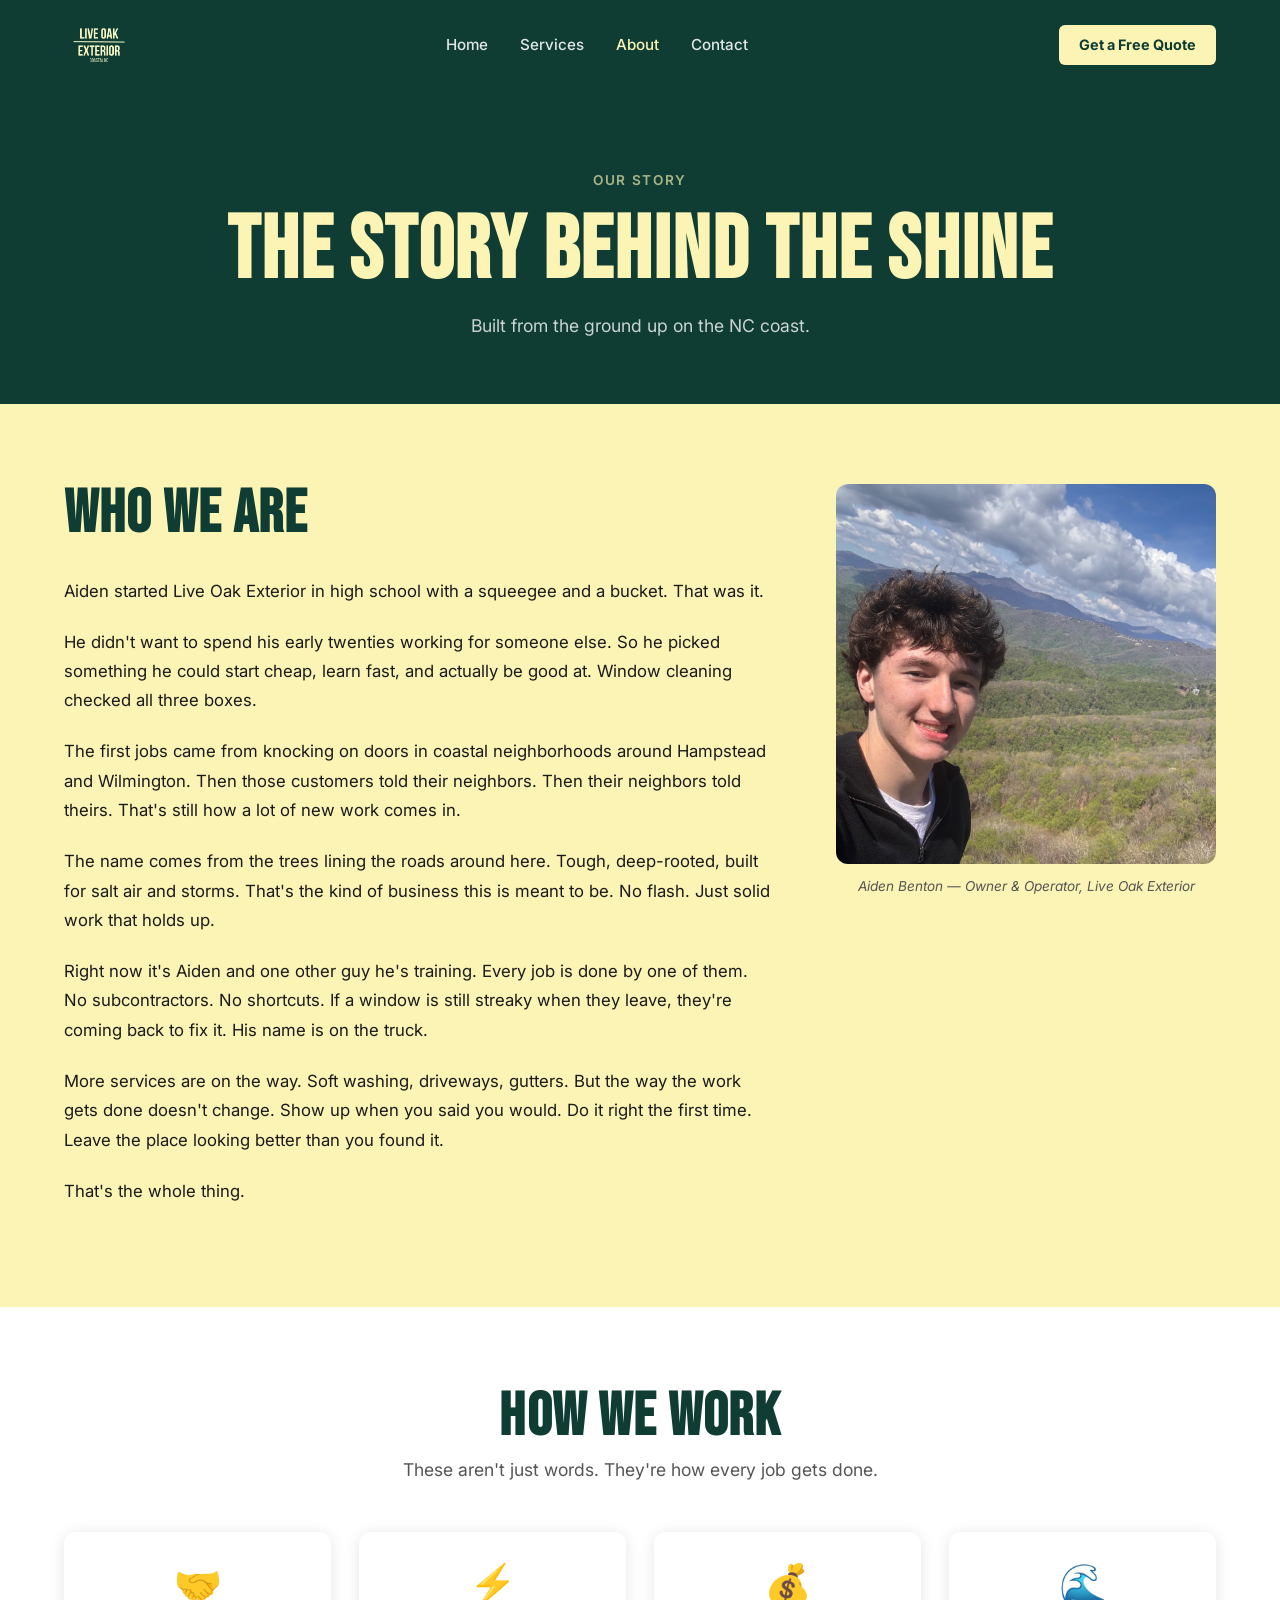
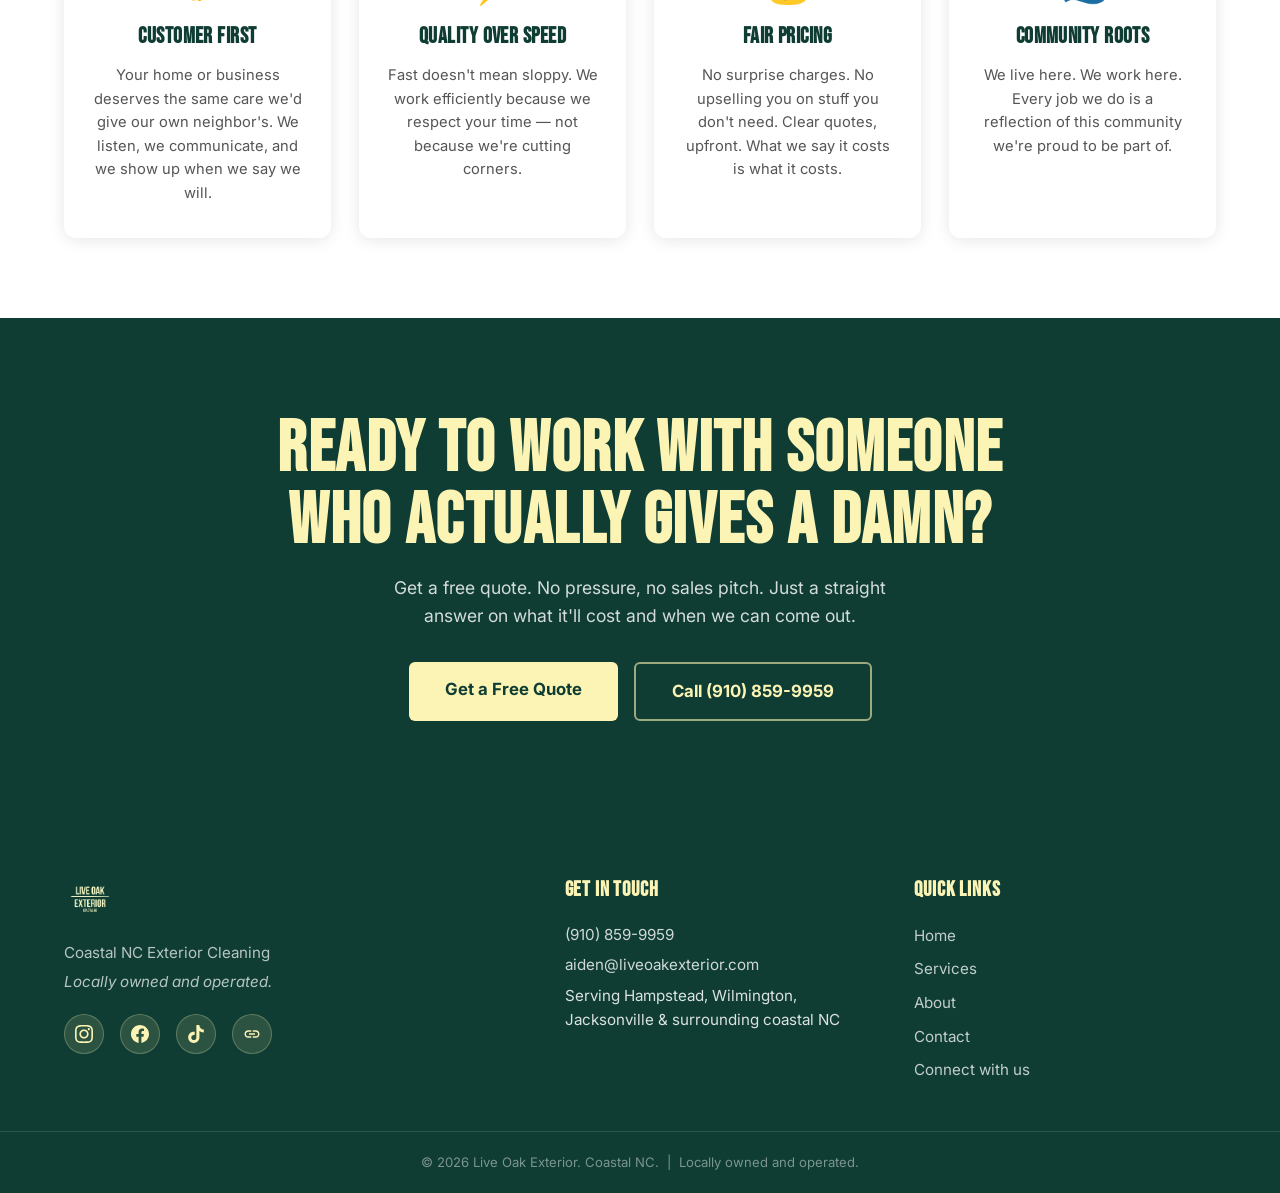
==== about.html @ 17ce900c "Initial commit" ====
<!DOCTYPE html>
<html lang="en">
<head>
  <meta charset="UTF-8">
  <meta name="viewport" content="width=device-width, initial-scale=1.0">
  <title>About | Live Oak Exterior</title>
  <meta name="description" content="Meet Aiden Benton, the young owner behind Live Oak Exterior. A coastal NC window cleaning company built on quality work, fair pricing, and genuine care for the community.">

  <!-- OpenGraph -->
  <meta property="og:title" content="About | Live Oak Exterior">
  <meta property="og:description" content="Meet Aiden Benton, the young owner behind Live Oak Exterior. Built on quality work, fair pricing, and genuine care for coastal NC.">
  <meta property="og:url" content="https://liveoakexterior.com/about.html">
  <meta property="og:image" content="https://liveoakexterior.com/public/images/liveoaklogo.png">
  <meta property="og:type" content="website">

  <link rel="icon" type="image/png" href="/public/images/liveoaklogo.png">
  <link rel="shortcut icon" href="/public/images/liveoaklogo.png">
  <link rel="apple-touch-icon" href="/public/images/liveoaklogo.png">

  <link rel="preconnect" href="https://fonts.googleapis.com">
  <link rel="preconnect" href="https://fonts.gstatic.com" crossorigin>
  <link href="https://fonts.googleapis.com/css2?family=Bebas+Neue&family=Inter:wght@400;500;600;700&display=swap" rel="stylesheet">

  <link rel="stylesheet" href="/css/styles.css?v=7">
</head>
<body>

  <header class="site-header" id="site-header">
    <div class="container header-inner">
      <a href="/index.html" class="logo-link">
        <img src="/public/images/liveoaklogo.png" alt="Live Oak Exterior" class="logo-img">
      </a>
      <button class="hamburger" id="hamburger" aria-label="Open menu" aria-expanded="false">
        <span></span><span></span><span></span>
      </button>
      <nav class="site-nav" id="site-nav">
        <a href="/index.html">Home</a>
        <a href="/services.html">Services</a>
        <a href="/about.html">About</a>
        <a href="/contact.html">Contact</a>
        <div class="social-links nav-social-links">
          <a href="https://www.instagram.com/liveoakexterior" target="_blank" rel="noopener noreferrer" aria-label="Instagram">
            <svg viewBox="0 0 24 24" xmlns="http://www.w3.org/2000/svg"><path d="M12 2.163c3.204 0 3.584.012 4.85.07 3.252.148 4.771 1.691 4.919 4.919.058 1.265.069 1.645.069 4.849 0 3.205-.012 3.584-.069 4.849-.149 3.225-1.664 4.771-4.919 4.919-1.266.058-1.644.07-4.85.07-3.204 0-3.584-.012-4.849-.07-3.26-.149-4.771-1.699-4.919-4.92-.058-1.265-.07-1.644-.07-4.849 0-3.204.013-3.583.07-4.849.149-3.227 1.664-4.771 4.919-4.919 1.266-.057 1.645-.069 4.849-.069zm0-2.163c-3.259 0-3.667.014-4.947.072-4.358.2-6.78 2.618-6.98 6.98-.059 1.281-.073 1.689-.073 4.948 0 3.259.014 3.668.072 4.948.2 4.358 2.618 6.78 6.98 6.98 1.281.058 1.689.072 4.948.072 3.259 0 3.668-.014 4.948-.072 4.354-.2 6.782-2.618 6.979-6.98.059-1.28.073-1.689.073-4.948 0-3.259-.014-3.667-.072-4.947-.196-4.354-2.617-6.78-6.979-6.98-1.281-.059-1.69-.073-4.949-.073zm0 5.838c-3.403 0-6.162 2.759-6.162 6.162s2.759 6.163 6.162 6.163 6.162-2.759 6.162-6.163c0-3.403-2.759-6.162-6.162-6.162zm0 10.162c-2.209 0-4-1.79-4-4 0-2.209 1.791-4 4-4s4 1.791 4 4c0 2.21-1.791 4-4 4zm6.406-11.845c-.796 0-1.441.645-1.441 1.44s.645 1.44 1.441 1.44c.795 0 1.439-.645 1.439-1.44s-.644-1.44-1.439-1.44z"/></svg>
          </a>
          <a href="https://www.facebook.com/liveoakexterior/" target="_blank" rel="noopener noreferrer" aria-label="Facebook">
            <svg viewBox="0 0 24 24" xmlns="http://www.w3.org/2000/svg"><path d="M24 12.073c0-6.627-5.373-12-12-12s-12 5.373-12 12c0 5.99 4.388 10.954 10.125 11.854v-8.385H7.078v-3.47h3.047V9.43c0-3.007 1.792-4.669 4.533-4.669 1.312 0 2.686.235 2.686.235v2.953H15.83c-1.491 0-1.956.925-1.956 1.874v2.25h3.328l-.532 3.47h-2.796v8.385C19.612 23.027 24 18.062 24 12.073z"/></svg>
          </a>
          <a href="https://www.tiktok.com/@liveoakexterior" target="_blank" rel="noopener noreferrer" aria-label="TikTok">
            <svg viewBox="0 0 24 24" xmlns="http://www.w3.org/2000/svg"><path d="M12.525.02c1.31-.02 2.61-.01 3.91-.02.08 1.53.63 3.09 1.75 4.17 1.12 1.11 2.7 1.62 4.24 1.79v4.03c-1.44-.05-2.89-.35-4.2-.97-.57-.26-1.1-.59-1.62-.93-.01 2.92.01 5.84-.02 8.75-.08 1.4-.54 2.79-1.35 3.94-1.31 1.92-3.58 3.17-5.91 3.21-1.43.08-2.86-.31-4.08-1.03-2.02-1.19-3.44-3.37-3.65-5.71-.02-.5-.03-1-.01-1.49.18-1.9 1.12-3.72 2.58-4.96 1.66-1.44 3.98-2.13 6.15-1.72.02 1.48-.04 2.96-.04 4.44-.99-.32-2.15-.23-3.02.37-.63.41-1.11 1.04-1.36 1.75-.21.51-.15 1.07-.14 1.61.24 1.64 1.82 3.02 3.5 2.87 1.12-.01 2.19-.66 2.77-1.61.19-.33.4-.67.41-1.06.1-1.79.06-3.57.07-5.36.01-4.03-.01-8.05.02-12.07z"/></svg>
          </a>
          <a href="https://beacons.ai/liveoakexterior" target="_blank" rel="noopener noreferrer" aria-label="Beacons">
            <svg viewBox="0 0 24 24" xmlns="http://www.w3.org/2000/svg"><path d="M3.9 12c0-1.71 1.39-3.1 3.1-3.1h4V7H7c-2.76 0-5 2.24-5 5s2.24 5 5 5h4v-1.9H7c-1.71 0-3.1-1.39-3.1-3.1zM8 13h8v-2H8v2zm9-6h-4v1.9h4c1.71 0 3.1 1.39 3.1 3.1s-1.39 3.1-3.1 3.1h-4V17h4c2.76 0 5-2.24 5-5s-2.24-5-5-5z"/></svg>
          </a>
        </div>
      </nav>
      <a href="/contact.html" class="btn-nav-cta">Get a Free Quote</a>
    </div>
  </header>

  <main>

    <!-- Page Hero -->
    <section class="page-hero">
      <div class="container">
        <span class="page-hero-eyebrow">Our Story</span>
        <h1 class="fade-in">The Story Behind the Shine</h1>
        <p class="fade-in" style="--delay:0.1s">Built from the ground up on the NC coast.</p>
      </div>
    </section>

    <!-- Our Story -->
    <section class="section-cream" style="padding:5rem 0;">
      <div class="container">
        <div class="story-layout">

          <div class="story-text">
            <h2 class="section-title fade-in" style="color:var(--evergreen);margin-bottom:2rem;">Who We Are</h2>

            <p class="fade-in">Aiden started Live Oak Exterior in high school with a squeegee and a bucket. That was it.</p>

            <p class="fade-in">He didn't want to spend his early twenties working for someone else. So he picked something he could start cheap, learn fast, and actually be good at. Window cleaning checked all three boxes.</p>

            <p class="fade-in">The first jobs came from knocking on doors in coastal neighborhoods around Hampstead and Wilmington. Then those customers told their neighbors. Then their neighbors told theirs. That's still how a lot of new work comes in.</p>

            <p class="fade-in">The name comes from the trees lining the roads around here. Tough, deep-rooted, built for salt air and storms. That's the kind of business this is meant to be. No flash. Just solid work that holds up.</p>

            <p class="fade-in">Right now it's Aiden and one other guy he's training. Every job is done by one of them. No subcontractors. No shortcuts. If a window is still streaky when they leave, they're coming back to fix it. His name is on the truck.</p>

            <p class="fade-in">More services are on the way. Soft washing, driveways, gutters. But the way the work gets done doesn't change. Show up when you said you would. Do it right the first time. Leave the place looking better than you found it.</p>

            <p class="fade-in">That's the whole thing.</p>
          </div>

          <div class="owner-photo-wrap fade-in">
            <img src="/public/images/picturenofaiden.jpg" alt="Aiden Benton, Owner of Live Oak Exterior" class="owner-photo">
            <!--
            <img src="/public/images/aiden.jpg" alt="Aiden Benton, Owner of Live Oak Exterior" loading="lazy" style="border-radius:12px;width:100%;">
            -->
            <p class="owner-caption">Aiden Benton — Owner &amp; Operator, Live Oak Exterior</p>
          </div>

        </div>
      </div>
    </section>

    <!-- Our Values -->
    <section class="section-white" style="padding:5rem 0;">
      <div class="container">
        <h2 class="section-title text-center fade-in" style="color:var(--evergreen);margin-bottom:0.5rem;">How We Work</h2>
        <p class="section-subtitle text-center fade-in" style="margin:0 auto 3rem;">These aren't just words. They're how every job gets done.</p>

        <div class="values-grid">

          <div class="value-card fade-in">
            <div class="value-icon">🤝</div>
            <h3>Customer First</h3>
            <p>Your home or business deserves the same care we'd give our own neighbor's. We listen, we communicate, and we show up when we say we will.</p>
          </div>

          <div class="value-card fade-in" style="--delay:0.1s">
            <div class="value-icon">⚡</div>
            <h3>Quality Over Speed</h3>
            <p>Fast doesn't mean sloppy. We work efficiently because we respect your time — not because we're cutting corners.</p>
          </div>

          <div class="value-card fade-in" style="--delay:0.2s">
            <div class="value-icon">💰</div>
            <h3>Fair Pricing</h3>
            <p>No surprise charges. No upselling you on stuff you don't need. Clear quotes, upfront. What we say it costs is what it costs.</p>
          </div>

          <div class="value-card fade-in" style="--delay:0.3s">
            <div class="value-icon">🌊</div>
            <h3>Community Roots</h3>
            <p>We live here. We work here. Every job we do is a reflection of this community we're proud to be part of.</p>
          </div>

        </div>
      </div>
    </section>

    <!-- Bottom CTA -->
    <section class="section-cta section-evergreen">
      <div class="container text-center">
        <h2 class="fade-in" style="font-family:'Bebas Neue',sans-serif;font-size:clamp(2.5rem,6vw,4.5rem);color:var(--cream);letter-spacing:0.02em;line-height:1;margin-bottom:1rem;">Ready to work with someone<br>who actually gives a damn?</h2>
        <p class="fade-in" style="color:rgba(255,255,255,0.82);font-size:1.1rem;margin:0 auto 2rem;max-width:520px;">Get a free quote. No pressure, no sales pitch. Just a straight answer on what it'll cost and when we can come out.</p>
        <div class="cta-btn-row fade-in">
          <a href="/contact.html" class="btn-primary btn-lg">Get a Free Quote</a>
          <a href="tel:+19108599959" class="btn-outline btn-lg">Call (910) 859-9959</a>
        </div>
      </div>
    </section>

  </main>

  <footer class="site-footer">
    <div class="container footer-inner">
      <div class="footer-brand">
        <img src="/public/images/liveoaklogo.png" alt="Live Oak Exterior" class="footer-logo" loading="lazy">
        <p>Coastal NC Exterior Cleaning</p>
        <p class="footer-tagline">Locally owned and operated.</p>
        <div class="social-links">
          <a href="https://www.instagram.com/liveoakexterior" target="_blank" rel="noopener noreferrer" aria-label="Instagram">
            <svg viewBox="0 0 24 24" xmlns="http://www.w3.org/2000/svg"><path d="M12 2.163c3.204 0 3.584.012 4.85.07 3.252.148 4.771 1.691 4.919 4.919.058 1.265.069 1.645.069 4.849 0 3.205-.012 3.584-.069 4.849-.149 3.225-1.664 4.771-4.919 4.919-1.266.058-1.644.07-4.85.07-3.204 0-3.584-.012-4.849-.07-3.26-.149-4.771-1.699-4.919-4.92-.058-1.265-.07-1.644-.07-4.849 0-3.204.013-3.583.07-4.849.149-3.227 1.664-4.771 4.919-4.919 1.266-.057 1.645-.069 4.849-.069zm0-2.163c-3.259 0-3.667.014-4.947.072-4.358.2-6.78 2.618-6.98 6.98-.059 1.281-.073 1.689-.073 4.948 0 3.259.014 3.668.072 4.948.2 4.358 2.618 6.78 6.98 6.98 1.281.058 1.689.072 4.948.072 3.259 0 3.668-.014 4.948-.072 4.354-.2 6.782-2.618 6.979-6.98.059-1.28.073-1.689.073-4.948 0-3.259-.014-3.667-.072-4.947-.196-4.354-2.617-6.78-6.979-6.98-1.281-.059-1.69-.073-4.949-.073zm0 5.838c-3.403 0-6.162 2.759-6.162 6.162s2.759 6.163 6.162 6.163 6.162-2.759 6.162-6.163c0-3.403-2.759-6.162-6.162-6.162zm0 10.162c-2.209 0-4-1.79-4-4 0-2.209 1.791-4 4-4s4 1.791 4 4c0 2.21-1.791 4-4 4zm6.406-11.845c-.796 0-1.441.645-1.441 1.44s.645 1.44 1.441 1.44c.795 0 1.439-.645 1.439-1.44s-.644-1.44-1.439-1.44z"/></svg>
          </a>
          <a href="https://www.facebook.com/liveoakexterior/" target="_blank" rel="noopener noreferrer" aria-label="Facebook">
            <svg viewBox="0 0 24 24" xmlns="http://www.w3.org/2000/svg"><path d="M24 12.073c0-6.627-5.373-12-12-12s-12 5.373-12 12c0 5.99 4.388 10.954 10.125 11.854v-8.385H7.078v-3.47h3.047V9.43c0-3.007 1.792-4.669 4.533-4.669 1.312 0 2.686.235 2.686.235v2.953H15.83c-1.491 0-1.956.925-1.956 1.874v2.25h3.328l-.532 3.47h-2.796v8.385C19.612 23.027 24 18.062 24 12.073z"/></svg>
          </a>
          <a href="https://www.tiktok.com/@liveoakexterior" target="_blank" rel="noopener noreferrer" aria-label="TikTok">
            <svg viewBox="0 0 24 24" xmlns="http://www.w3.org/2000/svg"><path d="M12.525.02c1.31-.02 2.61-.01 3.91-.02.08 1.53.63 3.09 1.75 4.17 1.12 1.11 2.7 1.62 4.24 1.79v4.03c-1.44-.05-2.89-.35-4.2-.97-.57-.26-1.1-.59-1.62-.93-.01 2.92.01 5.84-.02 8.75-.08 1.4-.54 2.79-1.35 3.94-1.31 1.92-3.58 3.17-5.91 3.21-1.43.08-2.86-.31-4.08-1.03-2.02-1.19-3.44-3.37-3.65-5.71-.02-.5-.03-1-.01-1.49.18-1.9 1.12-3.72 2.58-4.96 1.66-1.44 3.98-2.13 6.15-1.72.02 1.48-.04 2.96-.04 4.44-.99-.32-2.15-.23-3.02.37-.63.41-1.11 1.04-1.36 1.75-.21.51-.15 1.07-.14 1.61.24 1.64 1.82 3.02 3.5 2.87 1.12-.01 2.19-.66 2.77-1.61.19-.33.4-.67.41-1.06.1-1.79.06-3.57.07-5.36.01-4.03-.01-8.05.02-12.07z"/></svg>
          </a>
          <a href="https://beacons.ai/liveoakexterior" target="_blank" rel="noopener noreferrer" aria-label="Beacons">
            <svg viewBox="0 0 24 24" xmlns="http://www.w3.org/2000/svg"><path d="M3.9 12c0-1.71 1.39-3.1 3.1-3.1h4V7H7c-2.76 0-5 2.24-5 5s2.24 5 5 5h4v-1.9H7c-1.71 0-3.1-1.39-3.1-3.1zM8 13h8v-2H8v2zm9-6h-4v1.9h4c1.71 0 3.1 1.39 3.1 3.1s-1.39 3.1-3.1 3.1h-4V17h4c2.76 0 5-2.24 5-5s-2.24-5-5-5z"/></svg>
          </a>
        </div>
      </div>
      <div class="footer-contact">
        <h4>Get in Touch</h4>
        <p><a href="tel:+19108599959">(910) 859-9959</a></p>
        <p><a href="mailto:aiden@liveoakexterior.com">aiden@liveoakexterior.com</a></p>
        <p>Serving Hampstead, Wilmington, Jacksonville &amp; surrounding coastal NC</p>
      </div>
      <div class="footer-links">
        <h4>Quick Links</h4>
        <ul>
          <li><a href="/index.html">Home</a></li>
          <li><a href="/services.html">Services</a></li>
          <li><a href="/about.html">About</a></li>
          <li><a href="/contact.html">Contact</a></li>
          <li><a href="https://beacons.ai/liveoakexterior" target="_blank" rel="noopener noreferrer">Connect with us</a></li>
        </ul>
      </div>
    </div>
    <div class="footer-bottom">
      <div class="container">
        <p>© 2026 Live Oak Exterior. Coastal NC. &nbsp;|&nbsp; Locally owned and operated.</p>
      </div>
    </div>
  </footer>

  <script src="/js/main.js"></script>
</body>
</html>
---- css/styles.css ----
/* =========================================================
   Live Oak Exterior — styles.css
   ========================================================= */

/* Google Fonts */
@import url('https://fonts.googleapis.com/css2?family=Bebas+Neue&family=Inter:wght@400;500;600;700&display=swap');

/* =========================================================
   CSS Custom Properties
   ========================================================= */
:root {
  --evergreen:       #0F3D33;
  --evergreen-dark:  #0a2b24;
  --evergreen-light: #1a5c4e;
  --cream:           #FCF4B5;
  --cream-dark:      #f0e89a;
  --white:           #ffffff;
  --text-dark:       #1a1a1a;
  --text-muted:      #555555;

  --font-headline: 'Bebas Neue', sans-serif;
  --font-body:     'Inter', sans-serif;

  --radius-sm:  6px;
  --radius-md:  12px;
  --radius-lg:  20px;

  --shadow-sm: 0 1px 4px rgba(0,0,0,0.08);
  --shadow-md: 0 2px 16px rgba(0,0,0,0.10);
  --shadow-lg: 0 8px 32px rgba(0,0,0,0.14);

  --transition: 0.2s ease;
  --header-height: 90px;
}

/* =========================================================
   Reset
   ========================================================= */
*, *::before, *::after { box-sizing: border-box; margin: 0; padding: 0; }

html {
  font-size: 16px;
  scroll-behavior: smooth;
}

body {
  font-family: var(--font-body);
  line-height: 1.6;
  color: var(--text-dark);
  background: var(--white);
  padding-top: var(--header-height);
}

img { max-width: 100%; height: auto; display: block; }
a { color: inherit; text-decoration: none; }
ul { list-style: none; }
button { cursor: pointer; border: none; background: none; font-family: inherit; }

/* =========================================================
   Utility
   ========================================================= */
.container {
  max-width: 1200px;
  padding: 0 1.5rem;
  margin: 0 auto;
}

.text-center { text-align: center; }

.section-title {
  font-family: var(--font-headline);
  font-size: clamp(2.4rem, 5vw, 3.8rem);
  line-height: 1;
  letter-spacing: 0.02em;
  margin-bottom: 0.5rem;
}

.section-subtitle {
  font-size: 1.1rem;
  color: var(--text-muted);
  margin-bottom: 3rem;
  max-width: 560px;
}

.section-subtitle.light { color: rgba(252,244,181,0.8); }

/* =========================================================
   Buttons
   ========================================================= */
.btn-primary {
  display: inline-block;
  background: var(--cream);
  color: var(--evergreen);
  font-family: var(--font-body);
  font-weight: 700;
  font-size: 1rem;
  padding: 0.75rem 1.75rem;
  border-radius: var(--radius-sm);
  transition: background var(--transition), color var(--transition), transform var(--transition);
  text-align: center;
}
.btn-primary:hover {
  background: var(--cream-dark);
  transform: translateY(-1px);
}

.btn-outline {
  display: inline-block;
  background: transparent;
  color: var(--cream);
  font-family: var(--font-body);
  font-weight: 700;
  font-size: 1rem;
  padding: 0.75rem 1.75rem;
  border-radius: var(--radius-sm);
  border: 2px solid rgba(252,244,181,0.6);
  transition: border-color var(--transition), color var(--transition), transform var(--transition);
  text-align: center;
}
.btn-outline:hover {
  border-color: var(--cream);
  color: var(--cream);
  transform: translateY(-1px);
}

.btn-outline-dark {
  display: inline-block;
  background: transparent;
  color: var(--evergreen);
  font-family: var(--font-body);
  font-weight: 700;
  font-size: 1rem;
  padding: 0.75rem 1.75rem;
  border-radius: var(--radius-sm);
  border: 2px solid var(--evergreen);
  transition: background var(--transition), color var(--transition);
  text-align: center;
}
.btn-outline-dark:hover {
  background: var(--evergreen);
  color: var(--cream);
}

.btn-lg {
  font-size: 1.05rem;
  padding: 0.9rem 2.25rem;
}

/* =========================================================
   Header
   ========================================================= */
.site-header {
  position: fixed;
  top: 0;
  left: 0;
  right: 0;
  height: var(--header-height);
  background: var(--evergreen);
  z-index: 1000;
  transition: box-shadow var(--transition);
}

.site-header.scrolled {
  box-shadow: 0 2px 20px rgba(0,0,0,0.25);
}

.header-inner {
  display: flex;
  align-items: center;
  justify-content: space-between;
  height: 100%;
  gap: 1rem;
}

.logo-link { display: flex; align-items: center; flex-shrink: 0; }
.logo-img   { max-height: 70px !important; width: auto !important; }

.site-nav {
  display: flex;
  align-items: center;
  gap: 2rem;
}

.site-nav a {
  color: rgba(255,255,255,0.88);
  font-family: var(--font-body);
  font-weight: 500;
  font-size: 0.95rem;
  transition: color var(--transition);
  white-space: nowrap;
}
.site-nav a:hover,
.site-nav a.active { color: var(--cream); }

.btn-nav-cta {
  display: inline-block;
  background: var(--cream);
  color: var(--evergreen);
  font-family: var(--font-body);
  font-weight: 700;
  font-size: 0.9rem;
  padding: 0.5rem 1.25rem;
  border-radius: var(--radius-sm);
  white-space: nowrap;
  flex-shrink: 0;
  transition: background var(--transition);
}
.btn-nav-cta:hover { background: var(--cream-dark); }

/* Hamburger */
.hamburger {
  display: none;
  flex-direction: column;
  justify-content: center;
  gap: 5px;
  width: 36px;
  height: 36px;
  padding: 4px;
}
.hamburger span {
  display: block;
  width: 100%;
  height: 2px;
  background: var(--cream);
  border-radius: 2px;
  transition: transform 0.25s ease, opacity 0.25s ease;
}
.hamburger.open span:nth-child(1) { transform: translateY(7px) rotate(45deg); }
.hamburger.open span:nth-child(2) { opacity: 0; }
.hamburger.open span:nth-child(3) { transform: translateY(-7px) rotate(-45deg); }

/* =========================================================
   Footer
   ========================================================= */
.site-footer {
  background: var(--evergreen);
  color: rgba(255,255,255,0.85);
  padding: 3.5rem 0 0;
}

.footer-inner {
  display: grid;
  grid-template-columns: 1.5fr 1fr 1fr;
  gap: 3rem;
  padding-bottom: 3rem;
}

.footer-logo { max-height: 52px; width: auto; margin-bottom: 1rem; }

.footer-brand p { font-size: 0.95rem; color: rgba(255,255,255,0.7); margin-top: 0.25rem; }
.footer-tagline  { font-style: italic; margin-top: 0.25rem !important; }

.footer-contact h4,
.footer-links h4 {
  font-family: var(--font-headline);
  font-size: 1.3rem;
  letter-spacing: 0.04em;
  color: var(--cream);
  margin-bottom: 1rem;
}

.footer-contact p { margin-bottom: 0.4rem; font-size: 0.95rem; }
.footer-contact a { color: rgba(255,255,255,0.8); transition: color var(--transition); }
.footer-contact a:hover { color: var(--cream); }

.footer-links ul { display: flex; flex-direction: column; gap: 0.5rem; }
.footer-links a  { color: rgba(255,255,255,0.75); font-size: 0.95rem; transition: color var(--transition); }
.footer-links a:hover { color: var(--cream); }

.footer-bottom {
  border-top: 1px solid rgba(255,255,255,0.12);
  padding: 1.25rem 0;
}
.footer-bottom p {
  font-size: 0.82rem;
  color: rgba(255,255,255,0.45);
  text-align: center;
}

/* =========================================================
   Social Links
   ========================================================= */
.social-links {
  display: flex;
  gap: 1rem;
  margin-top: 1.25rem;
  align-items: center;
}

.social-links a {
  display: flex;
  align-items: center;
  justify-content: center;
  width: 40px;
  height: 40px;
  border-radius: 50%;
  background: rgba(252,244,181,0.12);
  border: 1px solid rgba(252,244,181,0.25);
  color: var(--cream);
  transition: background 0.2s ease, border-color 0.2s ease, transform 0.2s ease;
}

.social-links a:hover {
  background: rgba(252,244,181,0.22);
  border-color: var(--cream);
  transform: translateY(-2px);
}

.social-links svg {
  width: 18px;
  height: 18px;
  fill: var(--cream);
}

.social-links-light a {
  background: rgba(15,61,51,0.08);
  border-color: rgba(15,61,51,0.2);
  color: var(--evergreen);
}

.social-links-light a:hover {
  background: rgba(15,61,51,0.15);
  border-color: var(--evergreen);
}

.social-links-light svg {
  fill: var(--evergreen);
}

.nav-social-links {
  display: none;
}

/* =========================================================
   Sections — Base
   ========================================================= */
section { padding: 5rem 0; }

.section-cream { background: var(--cream); }
.section-white { background: var(--white); }
.section-evergreen { background: var(--evergreen); }

/* =========================================================
   Hero
   ========================================================= */
.hero {
  min-height: 100vh;
  min-height: 100dvh;
  background: var(--evergreen);
  display: flex;
  align-items: center;
  justify-content: center;
  text-align: center;
  padding: 2rem 1.5rem 2rem;
}

.hero-logo {
  max-width: 700px !important;
  width: 85% !important;
  height: auto !important;
  margin: 0 auto 1.5rem !important;
}

@media (max-width: 768px) {
  .hero-logo {
    max-width: 380px !important;
    width: 90% !important;
  }
}

.hero h1 {
  font-family: var(--font-headline);
  font-size: clamp(2.8rem, 7vw, 5.5rem);
  color: var(--cream);
  letter-spacing: 0.02em;
  line-height: 1;
  margin-bottom: 1rem;
}

.hero-sub {
  font-size: 1.2rem;
  color: rgba(255,255,255,0.82);
  max-width: 540px;
  margin: 0 auto;
  margin-bottom: 0;
}

.hero-cta-row {
  display: flex;
  gap: 1rem;
  flex-wrap: wrap;
  justify-content: center;
  margin-top: 1.5rem;
}

/* Page Hero (shorter, for inner pages) */
.page-hero {
  background: var(--evergreen);
  padding: 5rem 1.5rem 4rem;
  text-align: center;
}

.page-hero-eyebrow {
  font-family: var(--font-body);
  font-size: 0.85rem;
  font-weight: 600;
  letter-spacing: 0.12em;
  text-transform: uppercase;
  color: rgba(252,244,181,0.65);
  margin-bottom: 1rem;
  display: block;
}

.page-hero h1 {
  font-family: var(--font-headline);
  font-size: clamp(3rem, 7vw, 5.5rem);
  color: var(--cream);
  letter-spacing: 0.02em;
  line-height: 1;
  margin-bottom: 1rem;
}

.page-hero p {
  font-size: 1.1rem;
  color: rgba(255,255,255,0.78);
  max-width: 520px;
  margin: 0 auto;
}

.back-link {
  display: inline-flex;
  align-items: center;
  gap: 0.4rem;
  color: rgba(252,244,181,0.7);
  font-size: 0.9rem;
  margin-bottom: 1.5rem;
  transition: color var(--transition);
}
.back-link:hover { color: var(--cream); }

/* =========================================================
   Service Cards
   ========================================================= */
.services-grid {
  display: grid;
  grid-template-columns: repeat(auto-fit, minmax(280px, 1fr));
  gap: 1.75rem;
}

.service-card {
  background: var(--white);
  border-radius: var(--radius-md);
  box-shadow: var(--shadow-md);
  padding: 2.25rem 2rem;
  transition: transform var(--transition), box-shadow var(--transition);
}
.service-card:hover {
  transform: translateY(-4px);
  box-shadow: var(--shadow-lg);
}

.service-card .card-icon {
  font-size: 2.5rem;
  margin-bottom: 1rem;
  line-height: 1;
}

.service-card h3 {
  font-family: var(--font-headline);
  font-size: 1.8rem;
  color: var(--evergreen);
  margin-bottom: 0.75rem;
  letter-spacing: 0.02em;
}

.service-card p {
  color: var(--text-muted);
  font-size: 0.975rem;
  margin-bottom: 1.25rem;
}

.service-card .card-link {
  color: var(--evergreen);
  font-weight: 600;
  font-size: 0.9rem;
  text-decoration: underline;
  text-underline-offset: 3px;
  transition: color var(--transition);
}
.service-card .card-link:hover { color: var(--evergreen-light); }

/* =========================================================
   Values Grid
   ========================================================= */
.values-grid {
  display: grid;
  grid-template-columns: repeat(auto-fit, minmax(230px, 1fr));
  gap: 1.75rem;
}

.value-card {
  background: var(--white);
  border-radius: var(--radius-md);
  box-shadow: var(--shadow-md);
  padding: 2rem 1.75rem;
  text-align: center;
  transition: transform var(--transition), box-shadow var(--transition);
}
.value-card:hover {
  transform: translateY(-4px);
  box-shadow: var(--shadow-lg);
}

.value-card .value-icon { font-size: 2.4rem; margin-bottom: 1rem; line-height: 1; }

.value-card h3 {
  font-family: var(--font-headline);
  font-size: 1.4rem;
  color: var(--evergreen);
  letter-spacing: 0.02em;
  margin-bottom: 0.6rem;
}

.value-card p { font-size: 0.92rem; color: var(--text-muted); }

/* =========================================================
   Service Area Grid
   ========================================================= */
.area-grid {
  display: flex;
  flex-wrap: wrap;
  gap: 0.75rem;
  justify-content: center;
  margin-top: 1rem;
}

.area-tag {
  background: rgba(252,244,181,0.12);
  border: 1px solid rgba(252,244,181,0.3);
  color: var(--cream);
  border-radius: 40px;
  padding: 0.5rem 1.25rem;
  font-size: 0.95rem;
  font-weight: 500;
  transition: background var(--transition), border-color var(--transition);
}
.area-tag:hover {
  background: rgba(252,244,181,0.2);
  border-color: var(--cream);
}

/* =========================================================
   Before/After
   ========================================================= */
.ba-grid {
  display: grid;
  grid-template-columns: repeat(auto-fit, minmax(300px, 1fr));
  gap: 1.5rem;
}

.ba-placeholder {
  aspect-ratio: 4/3;
  background: #d8d8d0;
  border-radius: var(--radius-md);
  position: relative;
  overflow: hidden;
}

.ba-overlay {
  position: absolute;
  inset: 0;
  background: rgba(15,61,51,0.72);
  display: flex;
  flex-direction: column;
  align-items: center;
  justify-content: center;
  gap: 0.5rem;
  color: var(--cream);
}

.ba-overlay .ba-overlay-title {
  font-family: var(--font-headline);
  font-size: 1.6rem;
  letter-spacing: 0.04em;
}
.ba-overlay .ba-overlay-sub {
  font-size: 0.9rem;
  color: rgba(252,244,181,0.75);
}

.ba-pair {
  display: grid;
  grid-template-columns: 1fr 1fr;
  gap: 0.5rem;
  border-radius: var(--radius-md);
  overflow: hidden;
}

.ba-img {
  position: relative;
  aspect-ratio: 4/3;
  overflow: hidden;
}

.ba-img img {
  width: 100%;
  height: 100%;
  object-fit: cover;
}

.ba-label {
  position: absolute;
  bottom: 0.6rem;
  left: 0.6rem;
  background: var(--evergreen);
  color: var(--cream);
  font-size: 0.75rem;
  font-weight: 700;
  letter-spacing: 0.08em;
  text-transform: uppercase;
  padding: 0.2rem 0.6rem;
  border-radius: 4px;
}

/* =========================================================
   Testimonials
   ========================================================= */
.testimonials-grid {
  display: grid;
  grid-template-columns: repeat(auto-fit, minmax(280px, 1fr));
  gap: 1.75rem;
  margin-top: 1rem;
}

.testimonial-card {
  background: var(--evergreen);
  border-radius: var(--radius-md);
  padding: 2rem;
  color: white;
}

.stars { font-size: 1rem; color: var(--cream); margin-bottom: 1rem; letter-spacing: 0.05em; }

.testimonial-quote {
  font-style: italic;
  font-size: 0.975rem;
  color: rgba(255,255,255,0.88);
  line-height: 1.65;
  margin-bottom: 1.25rem;
}

.testimonial-attr {
  font-size: 0.85rem;
  font-weight: 600;
  color: var(--cream);
}
.testimonial-attr span { display: block; font-weight: 400; color: rgba(255,255,255,0.55); font-size: 0.8rem; margin-top: 0.15rem; }

/* =========================================================
   Final CTA section
   ========================================================= */
.section-cta { padding: 6rem 0; }

.cta-btn-row {
  display: flex;
  gap: 1rem;
  flex-wrap: wrap;
  justify-content: center;
}

/* =========================================================
   Contact Page
   ========================================================= */
.contact-layout {
  display: grid;
  grid-template-columns: 1fr 1.5fr;
  gap: 4rem;
  align-items: start;
}

.contact-info h2 {
  font-family: var(--font-headline);
  font-size: 2rem;
  color: var(--evergreen);
  margin-bottom: 1.5rem;
  letter-spacing: 0.02em;
}

.contact-detail {
  display: flex;
  align-items: flex-start;
  gap: 0.75rem;
  margin-bottom: 1.25rem;
}

.contact-detail .ci-icon { font-size: 1.4rem; flex-shrink: 0; margin-top: 0.1rem; }
.contact-detail .ci-text p { margin: 0; font-size: 0.95rem; color: var(--text-muted); }
.contact-detail .ci-text a {
  color: var(--evergreen);
  font-weight: 700;
  font-size: 1.05rem;
  text-decoration: underline;
  text-underline-offset: 3px;
  transition: color var(--transition);
}
.contact-detail .ci-text a:hover { color: var(--evergreen-light); }

.contact-response-note {
  margin-top: 1.5rem;
  padding: 1rem 1.25rem;
  background: rgba(15,61,51,0.07);
  border-left: 3px solid var(--evergreen);
  border-radius: 0 var(--radius-sm) var(--radius-sm) 0;
  font-size: 0.92rem;
  color: var(--text-muted);
}

.contact-area-list {
  margin-top: 2rem;
}
.contact-area-list h4 {
  font-family: var(--font-headline);
  font-size: 1.2rem;
  color: var(--evergreen);
  letter-spacing: 0.04em;
  margin-bottom: 0.75rem;
}
.contact-area-list ul {
  display: flex;
  flex-wrap: wrap;
  gap: 0.4rem;
}
.contact-area-list li {
  background: var(--cream);
  border-radius: 20px;
  padding: 0.25rem 0.85rem;
  font-size: 0.85rem;
  color: var(--evergreen);
  font-weight: 500;
}

/* Form */
.contact-form-wrap { background: var(--white); border-radius: var(--radius-md); box-shadow: var(--shadow-md); padding: 2.5rem; }

.form-group { margin-bottom: 1.25rem; }

.form-group label {
  display: block;
  font-weight: 600;
  font-size: 0.9rem;
  color: var(--text-dark);
  margin-bottom: 0.4rem;
}

.form-group input,
.form-group select,
.form-group textarea {
  width: 100%;
  border: 2px solid #ddd;
  border-radius: var(--radius-sm);
  padding: 0.875rem 1rem;
  font-family: var(--font-body);
  font-size: 1rem;
  color: var(--text-dark);
  background: var(--white);
  transition: border-color var(--transition);
  appearance: none;
}

.form-group input:focus,
.form-group select:focus,
.form-group textarea:focus {
  outline: none;
  border-color: var(--evergreen);
}

.form-group textarea { resize: vertical; min-height: 120px; }

.form-submit { margin-top: 0.5rem; }
.form-submit .btn-primary { width: 100%; font-size: 1.05rem; padding: 1rem; }

.form-success {
  display: none;
  background: #e8f5e9;
  border: 1px solid #4caf50;
  border-radius: var(--radius-sm);
  padding: 1.25rem;
  text-align: center;
  color: #2e7d32;
  font-weight: 600;
}
.form-success.visible { display: block; }

/* =========================================================
   Blog
   ========================================================= */
.blog-grid { display: flex; flex-direction: column; gap: 2rem; margin-top: 1rem; }

.blog-card {
  background: var(--white);
  border-radius: var(--radius-md);
  box-shadow: var(--shadow-md);
  overflow: hidden;
  display: grid;
  grid-template-columns: 280px 1fr;
  transition: transform var(--transition), box-shadow var(--transition);
}
.blog-card:hover {
  transform: translateY(-3px);
  box-shadow: var(--shadow-lg);
}

.blog-card-img {
  background: var(--evergreen);
  display: flex;
  align-items: center;
  justify-content: center;
  min-height: 200px;
  overflow: hidden;
}

.blog-card-img img { width: 100%; height: 100%; object-fit: cover; }

.blog-card-img-placeholder {
  color: rgba(252,244,181,0.4);
  font-size: 3rem;
  user-select: none;
}

.blog-card-body { padding: 2rem; }

.blog-category {
  display: inline-block;
  font-size: 0.75rem;
  font-weight: 700;
  letter-spacing: 0.1em;
  text-transform: uppercase;
  color: var(--evergreen);
  background: rgba(15,61,51,0.08);
  border-radius: 20px;
  padding: 0.2rem 0.7rem;
  margin-bottom: 0.75rem;
}

.blog-card-body h2 {
  font-family: var(--font-headline);
  font-size: 1.7rem;
  color: var(--text-dark);
  letter-spacing: 0.02em;
  margin-bottom: 0.6rem;
  line-height: 1.1;
}

.blog-card-body .blog-excerpt {
  font-size: 0.95rem;
  color: var(--text-muted);
  margin-bottom: 1.25rem;
  line-height: 1.6;
}

.blog-meta {
  display: flex;
  align-items: center;
  gap: 1rem;
  flex-wrap: wrap;
}

.blog-date { font-size: 0.82rem; color: var(--text-muted); }

.blog-read-more {
  font-size: 0.9rem;
  font-weight: 700;
  color: var(--evergreen);
  text-decoration: underline;
  text-underline-offset: 3px;
  transition: color var(--transition);
}
.blog-read-more:hover { color: var(--evergreen-light); }

/* Blog Post */
.post-hero { padding: 4rem 1.5rem 3rem; }

.post-hero .back-link { margin-bottom: 1.25rem; }

.post-category-badge {
  display: inline-block;
  font-size: 0.8rem;
  font-weight: 700;
  letter-spacing: 0.1em;
  text-transform: uppercase;
  color: rgba(252,244,181,0.7);
  border: 1px solid rgba(252,244,181,0.3);
  border-radius: 20px;
  padding: 0.25rem 0.85rem;
  margin-bottom: 1rem;
}

.post-hero h1 {
  font-family: var(--font-headline);
  font-size: clamp(2.5rem, 6vw, 4.5rem);
  color: var(--cream);
  letter-spacing: 0.02em;
  line-height: 1.05;
  margin-bottom: 1rem;
  max-width: 820px;
}

.post-hero .post-date {
  color: rgba(255,255,255,0.5);
  font-size: 0.9rem;
}

.post-content {
  max-width: 760px;
  margin: 0 auto;
  padding: 4rem 1.5rem 5rem;
}

.post-body h2 {
  font-family: var(--font-headline);
  font-size: 2rem;
  color: var(--evergreen);
  letter-spacing: 0.02em;
  margin: 2.5rem 0 0.75rem;
}

.post-body h3 {
  font-family: var(--font-headline);
  font-size: 1.5rem;
  color: var(--evergreen);
  letter-spacing: 0.02em;
  margin: 2rem 0 0.6rem;
}

.post-body p { font-size: 1.05rem; line-height: 1.75; color: var(--text-dark); margin-bottom: 1.25rem; }

.post-body ul, .post-body ol { padding-left: 1.5rem; margin-bottom: 1.25rem; }
.post-body ul { list-style: disc; }
.post-body ol { list-style: decimal; }
.post-body li { font-size: 1.05rem; line-height: 1.75; color: var(--text-dark); margin-bottom: 0.4rem; }

.post-body blockquote {
  border-left: 4px solid var(--evergreen);
  padding: 1rem 1.5rem;
  background: var(--cream);
  border-radius: 0 var(--radius-sm) var(--radius-sm) 0;
  margin: 1.5rem 0;
  font-style: italic;
  font-size: 1.05rem;
  color: var(--text-dark);
}

.post-cta {
  margin-top: 3rem;
  padding: 2.5rem;
  background: var(--evergreen);
  border-radius: var(--radius-md);
  text-align: center;
}
.post-cta p {
  color: rgba(255,255,255,0.82);
  margin-bottom: 1.25rem;
}
.post-cta h3 {
  font-family: var(--font-headline);
  font-size: 1.8rem;
  color: var(--cream);
  letter-spacing: 0.02em;
  margin-bottom: 0.5rem;
}

/* =========================================================
   About Page
   ========================================================= */
.story-layout {
  display: grid;
  grid-template-columns: 1fr 380px;
  gap: 4rem;
  align-items: start;
}

.story-text p {
  font-size: 1.05rem;
  color: var(--text-dark);
  margin-bottom: 1.35rem;
  line-height: 1.75;
}

.owner-photo-wrap { position: sticky; top: 100px; }

.owner-photo-placeholder {
  aspect-ratio: 1;
  background: #ccc;
  border-radius: var(--radius-md);
  display: flex;
  align-items: center;
  justify-content: center;
  color: #666;
  font-size: 1rem;
  font-weight: 600;
}

.owner-photo {
  width: 100%;
  aspect-ratio: 1;
  object-fit: cover;
  object-position: top left;
  border-radius: var(--radius-md);
  display: block;
}

.owner-caption {
  font-size: 0.85rem;
  color: var(--text-muted);
  text-align: center;
  margin-top: 0.75rem;
  font-style: italic;
}

/* =========================================================
   Services Page — Detail Sections
   ========================================================= */
.service-detail { }

.service-detail-inner {
  display: grid;
  grid-template-columns: 1fr 1fr;
  gap: 4rem;
  align-items: start;
}

.service-detail-text h2 {
  font-family: var(--font-headline);
  font-size: clamp(2.4rem, 5vw, 3.5rem);
  color: var(--evergreen);
  letter-spacing: 0.02em;
  line-height: 1;
  margin-bottom: 1rem;
}

.service-detail-text .service-tagline {
  font-size: 1.1rem;
  color: var(--text-muted);
  margin-bottom: 1.5rem;
  font-style: italic;
}

.service-detail-text p {
  font-size: 1rem;
  color: var(--text-muted);
  line-height: 1.7;
  margin-bottom: 1rem;
}

.service-meta { }

.service-meta-block {
  background: var(--white);
  border-radius: var(--radius-md);
  box-shadow: var(--shadow-md);
  padding: 1.75rem;
  margin-bottom: 1.25rem;
}
.section-cream .service-meta-block { background: var(--white); }
.section-white .service-meta-block { background: var(--cream); box-shadow: none; border: 1px solid rgba(15,61,51,0.08); }

.service-meta-block h4 {
  font-family: var(--font-headline);
  font-size: 1.15rem;
  color: var(--evergreen);
  letter-spacing: 0.05em;
  margin-bottom: 0.75rem;
}

.service-meta-block ul { padding-left: 0; }
.service-meta-block li {
  font-size: 0.93rem;
  color: var(--text-muted);
  padding: 0.3rem 0;
  padding-left: 1.25rem;
  position: relative;
}
.service-meta-block li::before {
  content: '✓';
  position: absolute;
  left: 0;
  color: var(--evergreen);
  font-weight: 700;
}

/* Coming Soon cards */
.coming-grid {
  display: grid;
  grid-template-columns: repeat(auto-fit, minmax(260px, 1fr));
  gap: 1.5rem;
}

.service-teaser {
  background: rgba(255,255,255,0.08);
  border: 1px solid rgba(252,244,181,0.2);
  border-radius: var(--radius-md);
  padding: 2rem;
  text-align: center;
  transition: background var(--transition);
}

.service-teaser:hover { background: rgba(255,255,255,0.12); }

.service-teaser .teaser-icon { font-size: 2.5rem; margin-bottom: 1rem; line-height: 1; }

.service-teaser h3 {
  font-family: var(--font-headline);
  font-size: 1.6rem;
  color: var(--cream);
  letter-spacing: 0.02em;
  margin-bottom: 0.5rem;
}

.service-teaser p {
  font-size: 0.9rem;
  color: rgba(255,255,255,0.65);
  margin-bottom: 1.25rem;
}

.badge-coming-soon {
  display: inline-block;
  background: rgba(252,244,181,0.15);
  border: 1px solid rgba(252,244,181,0.4);
  color: var(--cream);
  font-size: 0.75rem;
  font-weight: 700;
  letter-spacing: 0.1em;
  text-transform: uppercase;
  padding: 0.3rem 0.9rem;
  border-radius: 20px;
}

.service-teaser[data-status="active"] {
  background: rgba(252,244,181,0.12);
  border-color: rgba(252,244,181,0.45);
}

.service-teaser[data-status="active"] .badge-coming-soon { display: none; }

/* =========================================================
   Fade-in Animations
   ========================================================= */
@keyframes fadeInUp {
  from { opacity: 0; transform: translateY(24px); }
  to   { opacity: 1; transform: translateY(0); }
}

.fade-in {
  opacity: 0;
  transform: translateY(24px);
}

.fade-in.visible {
  animation: fadeInUp 0.55s ease forwards;
  animation-delay: var(--delay, 0s);
}

/* =========================================================
   Mobile — 768px
   ========================================================= */
@media (max-width: 768px) {
  body { padding-top: var(--header-height); }

  /* Header */
  .logo-img    { max-height: 50px !important; }
  .btn-nav-cta { display: none; }
  .hamburger   { display: flex; }

  .site-nav {
    display: none;
    position: absolute;
    top: var(--header-height);
    left: 0;
    right: 0;
    background: var(--evergreen-dark);
    flex-direction: column;
    gap: 0;
    padding: 0.5rem 0 1rem;
    box-shadow: 0 8px 24px rgba(0,0,0,0.3);
  }

  .site-nav.open { display: flex; }

  .site-nav a {
    padding: 0.85rem 1.5rem;
    font-size: 1rem;
    width: 100%;
    border-bottom: 1px solid rgba(255,255,255,0.06);
  }

  /* Footer */
  .footer-inner { grid-template-columns: 1fr; gap: 2rem; }

  .nav-social-links {
    display: flex;
    padding: 0.75rem 1.5rem 0.25rem;
    border-top: 1px solid rgba(255,255,255,0.08);
    margin-top: 0.25rem;
  }

  /* Hero */
  .hero-cta-row { flex-direction: column; align-items: center; }
  .hero-cta-row a { width: 100%; max-width: 320px; }

  /* About */
  .story-layout { grid-template-columns: 1fr; }
  .owner-photo-wrap { position: static; }

  /* Services */
  .service-detail-inner { grid-template-columns: 1fr; gap: 2rem; }

  /* Contact */
  .contact-layout { grid-template-columns: 1fr; gap: 2.5rem; }

  /* Blog */
  .blog-card { grid-template-columns: 1fr; }
  .blog-card-img { min-height: 160px; }

  /* Sections */
  section { padding: 3.5rem 0; }
  .section-cta { padding: 4rem 0; }
}

/* =========================================================
   Mobile — 480px
   ========================================================= */
@media (max-width: 480px) {
  .section-title { font-size: 2.2rem; }
  .hero h1       { font-size: 3rem; }
  .page-hero h1  { font-size: 2.6rem; }
  .post-hero h1  { font-size: 2.2rem; }

  .values-grid, .services-grid { grid-template-columns: 1fr; }

  .contact-form-wrap { padding: 1.5rem; }

  .ba-grid { grid-template-columns: 1fr; }
}
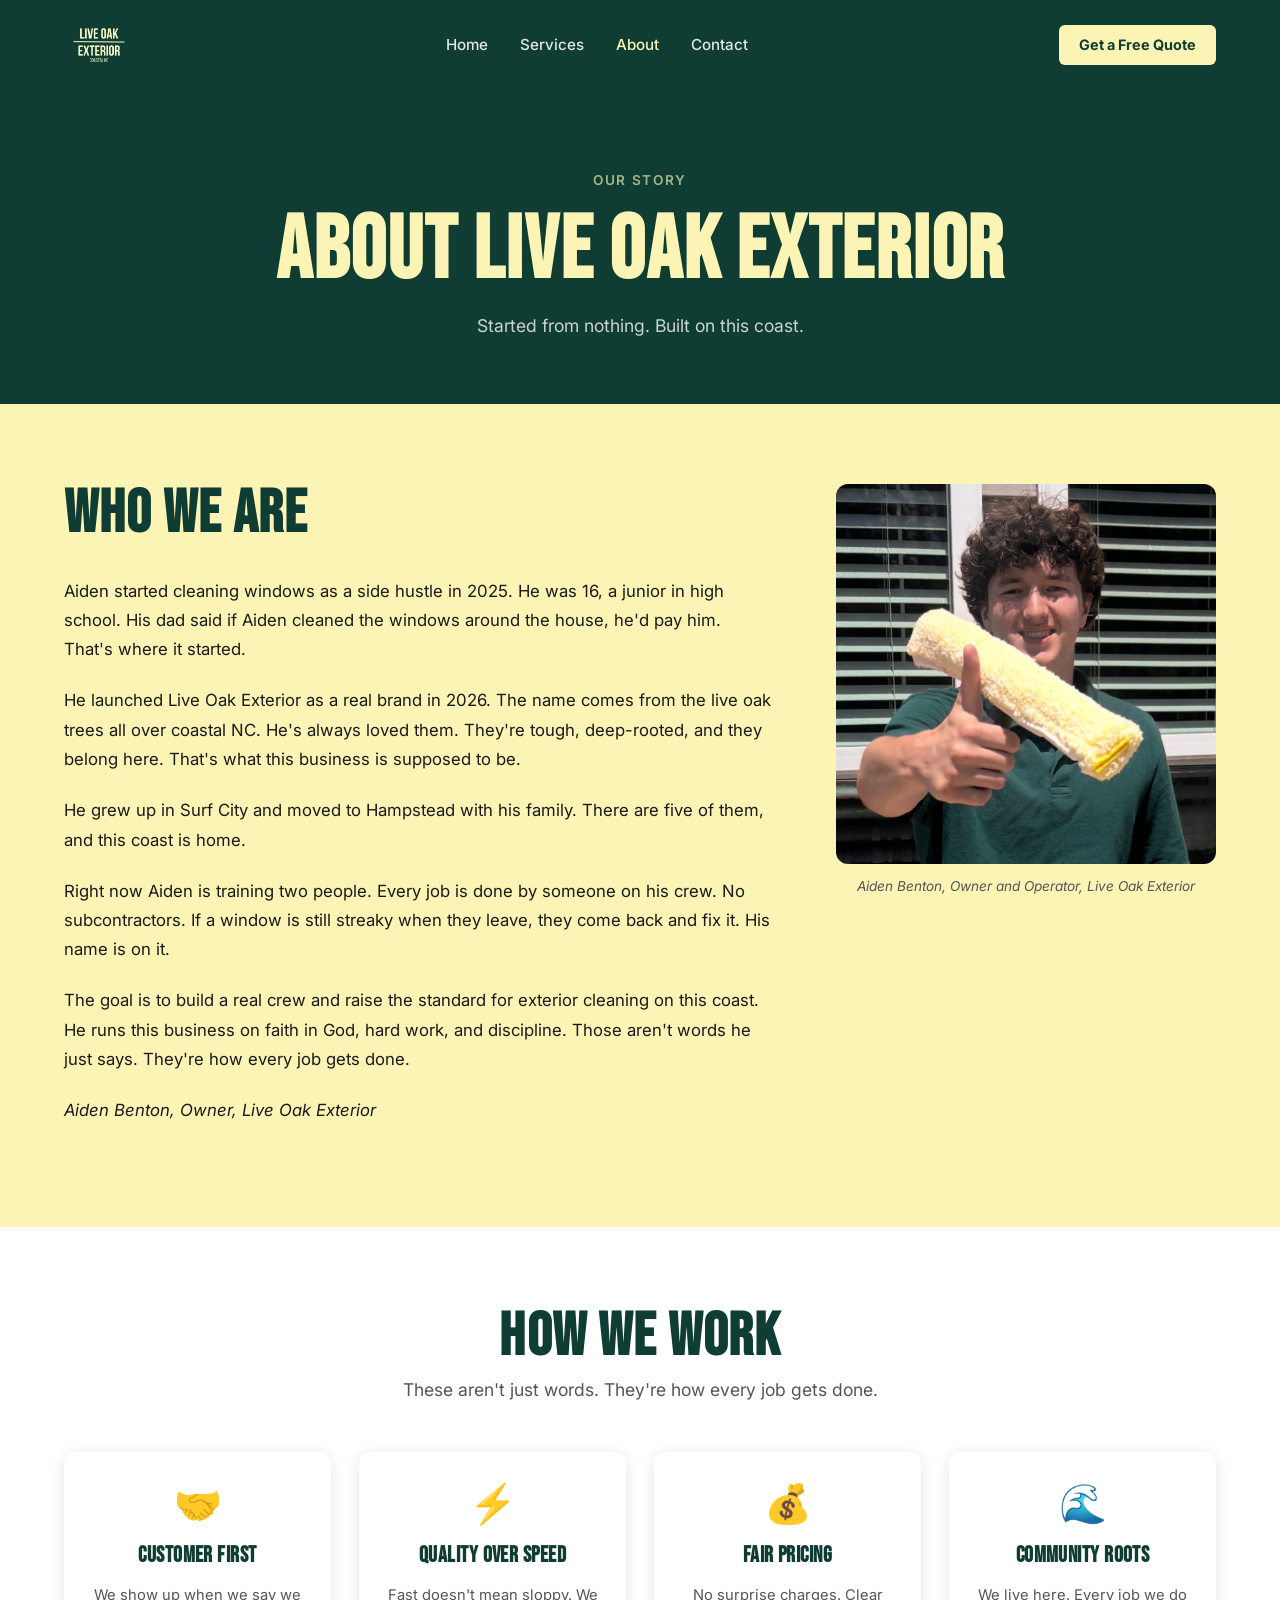
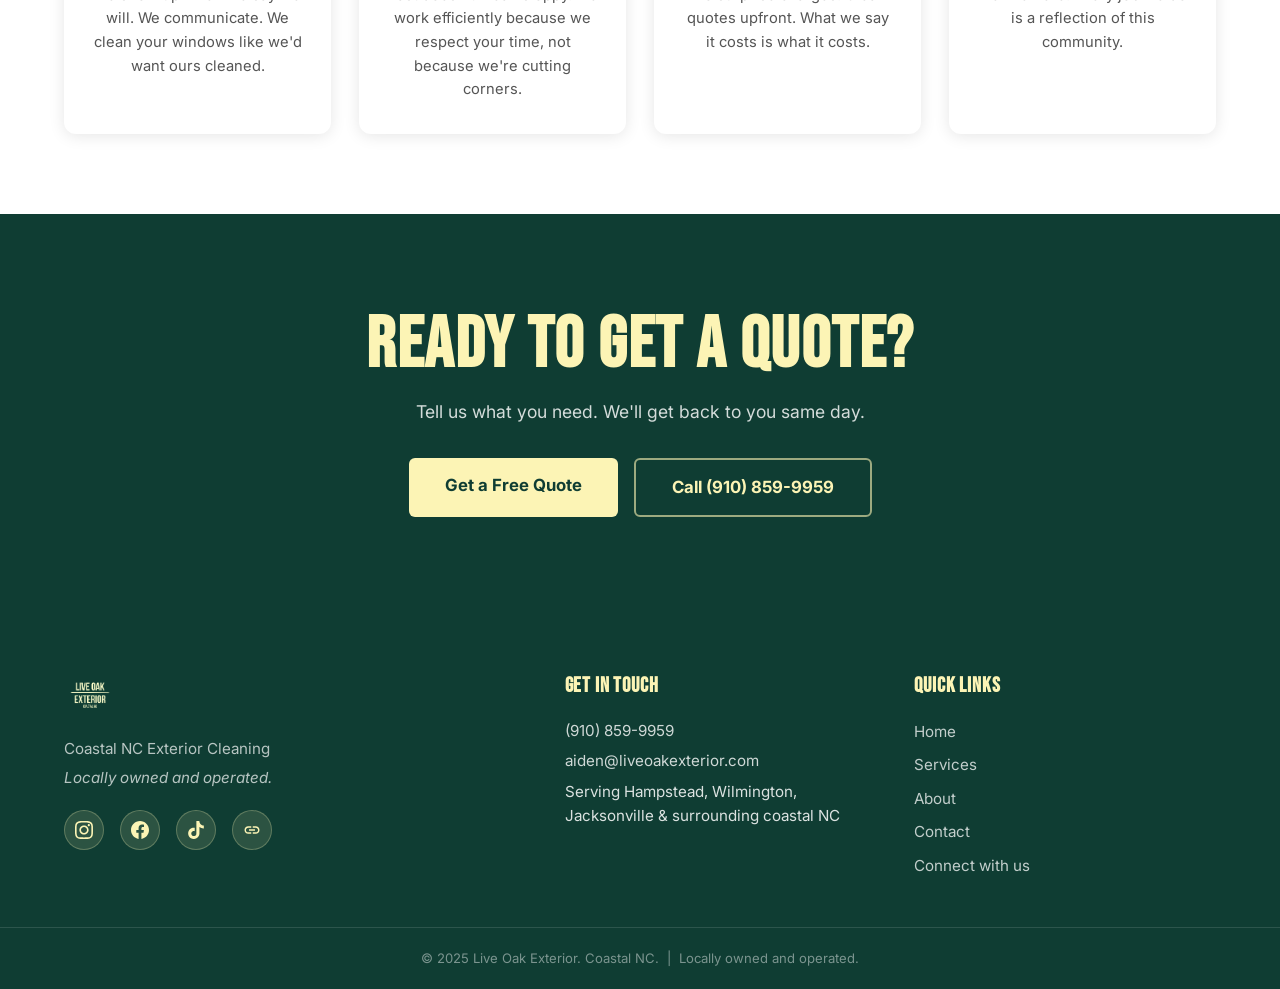
==== commit c2d4dff5: "Update site copy, fix image ref, remove em dashes, expand services - about.html: full story rewrite " ====
--- a/about.html
+++ b/about.html
@@ -21,7 +21,7 @@
   <link rel="preconnect" href="https://fonts.gstatic.com" crossorigin>
   <link href="https://fonts.googleapis.com/css2?family=Bebas+Neue&family=Inter:wght@400;500;600;700&display=swap" rel="stylesheet">
 
-  <link rel="stylesheet" href="/css/styles.css?v=7">
+  <link rel="stylesheet" href="/css/styles.css?v=9">
 </head>
 <body>
 
@@ -63,8 +63,8 @@
     <section class="page-hero">
       <div class="container">
         <span class="page-hero-eyebrow">Our Story</span>
-        <h1 class="fade-in">The Story Behind the Shine</h1>
-        <p class="fade-in" style="--delay:0.1s">Built from the ground up on the NC coast.</p>
+        <h1 class="fade-in">About Live Oak Exterior</h1>
+        <p class="fade-in" style="--delay:0.1s">Started from nothing. Built on this coast.</p>
       </div>
     </section>
 
@@ -76,27 +76,22 @@
           <div class="story-text">
             <h2 class="section-title fade-in" style="color:var(--evergreen);margin-bottom:2rem;">Who We Are</h2>
 
-            <p class="fade-in">Aiden started Live Oak Exterior in high school with a squeegee and a bucket. That was it.</p>
+            <p class="fade-in">Aiden started cleaning windows as a side hustle in 2025. He was 16, a junior in high school. His dad said if Aiden cleaned the windows around the house, he'd pay him. That's where it started.</p>
 
-            <p class="fade-in">He didn't want to spend his early twenties working for someone else. So he picked something he could start cheap, learn fast, and actually be good at. Window cleaning checked all three boxes.</p>
+            <p class="fade-in">He launched Live Oak Exterior as a real brand in 2026. The name comes from the live oak trees all over coastal NC. He's always loved them. They're tough, deep-rooted, and they belong here. That's what this business is supposed to be.</p>
 
-            <p class="fade-in">The first jobs came from knocking on doors in coastal neighborhoods around Hampstead and Wilmington. Then those customers told their neighbors. Then their neighbors told theirs. That's still how a lot of new work comes in.</p>
+            <p class="fade-in">He grew up in Surf City and moved to Hampstead with his family. There are five of them, and this coast is home.</p>
 
-            <p class="fade-in">The name comes from the trees lining the roads around here. Tough, deep-rooted, built for salt air and storms. That's the kind of business this is meant to be. No flash. Just solid work that holds up.</p>
+            <p class="fade-in">Right now Aiden is training two people. Every job is done by someone on his crew. No subcontractors. If a window is still streaky when they leave, they come back and fix it. His name is on it.</p>
 
-            <p class="fade-in">Right now it's Aiden and one other guy he's training. Every job is done by one of them. No subcontractors. No shortcuts. If a window is still streaky when they leave, they're coming back to fix it. His name is on the truck.</p>
+            <p class="fade-in">The goal is to build a real crew and raise the standard for exterior cleaning on this coast. He runs this business on faith in God, hard work, and discipline. Those aren't words he just says. They're how every job gets done.</p>
 
-            <p class="fade-in">More services are on the way. Soft washing, driveways, gutters. But the way the work gets done doesn't change. Show up when you said you would. Do it right the first time. Leave the place looking better than you found it.</p>
-
-            <p class="fade-in">That's the whole thing.</p>
+            <p class="fade-in" style="font-style:italic;">Aiden Benton, Owner, Live Oak Exterior</p>
           </div>
 
           <div class="owner-photo-wrap fade-in">
-            <img src="/public/images/picturenofaiden.jpg" alt="Aiden Benton, Owner of Live Oak Exterior" class="owner-photo">
-            <!--
-            <img src="/public/images/aiden.jpg" alt="Aiden Benton, Owner of Live Oak Exterior" loading="lazy" style="border-radius:12px;width:100%;">
-            -->
-            <p class="owner-caption">Aiden Benton — Owner &amp; Operator, Live Oak Exterior</p>
+            <img src="/public/images/pictureofaiden.png" alt="Aiden Benton, Owner of Live Oak Exterior" class="owner-photo">
+            <p class="owner-caption">Aiden Benton, Owner and Operator, Live Oak Exterior</p>
           </div>
 
         </div>
@@ -114,25 +109,25 @@
           <div class="value-card fade-in">
             <div class="value-icon">🤝</div>
             <h3>Customer First</h3>
-            <p>Your home or business deserves the same care we'd give our own neighbor's. We listen, we communicate, and we show up when we say we will.</p>
+            <p>We show up when we say we will. We communicate. We clean your windows like we'd want ours cleaned.</p>
           </div>
 
           <div class="value-card fade-in" style="--delay:0.1s">
             <div class="value-icon">⚡</div>
             <h3>Quality Over Speed</h3>
-            <p>Fast doesn't mean sloppy. We work efficiently because we respect your time — not because we're cutting corners.</p>
+            <p>Fast doesn't mean sloppy. We work efficiently because we respect your time, not because we're cutting corners.</p>
           </div>
 
           <div class="value-card fade-in" style="--delay:0.2s">
             <div class="value-icon">💰</div>
             <h3>Fair Pricing</h3>
-            <p>No surprise charges. No upselling you on stuff you don't need. Clear quotes, upfront. What we say it costs is what it costs.</p>
+            <p>No surprise charges. Clear quotes upfront. What we say it costs is what it costs.</p>
           </div>
 
           <div class="value-card fade-in" style="--delay:0.3s">
             <div class="value-icon">🌊</div>
             <h3>Community Roots</h3>
-            <p>We live here. We work here. Every job we do is a reflection of this community we're proud to be part of.</p>
+            <p>We live here. Every job we do is a reflection of this community.</p>
           </div>
 
         </div>
@@ -142,8 +137,8 @@
     <!-- Bottom CTA -->
     <section class="section-cta section-evergreen">
       <div class="container text-center">
-        <h2 class="fade-in" style="font-family:'Bebas Neue',sans-serif;font-size:clamp(2.5rem,6vw,4.5rem);color:var(--cream);letter-spacing:0.02em;line-height:1;margin-bottom:1rem;">Ready to work with someone<br>who actually gives a damn?</h2>
-        <p class="fade-in" style="color:rgba(255,255,255,0.82);font-size:1.1rem;margin:0 auto 2rem;max-width:520px;">Get a free quote. No pressure, no sales pitch. Just a straight answer on what it'll cost and when we can come out.</p>
+        <h2 class="fade-in" style="font-family:'Bebas Neue',sans-serif;font-size:clamp(2.5rem,6vw,4.5rem);color:var(--cream);letter-spacing:0.02em;line-height:1;margin-bottom:1rem;">Ready to get a quote?</h2>
+        <p class="fade-in" style="color:rgba(255,255,255,0.82);font-size:1.1rem;margin:0 auto 2rem;max-width:520px;">Tell us what you need. We'll get back to you same day.</p>
         <div class="cta-btn-row fade-in">
           <a href="/contact.html" class="btn-primary btn-lg">Get a Free Quote</a>
           <a href="tel:+19108599959" class="btn-outline btn-lg">Call (910) 859-9959</a>
@@ -193,7 +188,7 @@
     </div>
     <div class="footer-bottom">
       <div class="container">
-        <p>© 2026 Live Oak Exterior. Coastal NC. &nbsp;|&nbsp; Locally owned and operated.</p>
+        <p>© 2025 Live Oak Exterior. Coastal NC. &nbsp;|&nbsp; Locally owned and operated.</p>
       </div>
     </div>
   </footer>
--- a/css/styles.css
+++ b/css/styles.css
@@ -1,5 +1,5 @@
 /* =========================================================
-   Live Oak Exterior — styles.css
+   Live Oak Exterior - styles.css
    ========================================================= */
 
 /* Google Fonts */
@@ -332,7 +332,7 @@
 }
 
 /* =========================================================
-   Sections — Base
+   Sections - Base
    ========================================================= */
 section { padding: 5rem 0; }
 
@@ -1018,7 +1018,7 @@
 }
 
 /* =========================================================
-   Services Page — Detail Sections
+   Services Page - Detail Sections
    ========================================================= */
 .service-detail { }
 
@@ -1161,7 +1161,7 @@
 }
 
 /* =========================================================
-   Mobile — 768px
+   Mobile - 768px
    ========================================================= */
 @media (max-width: 768px) {
   body { padding-top: var(--header-height); }
@@ -1227,7 +1227,7 @@
 }
 
 /* =========================================================
-   Mobile — 480px
+   Mobile - 480px
    ========================================================= */
 @media (max-width: 480px) {
   .section-title { font-size: 2.2rem; }
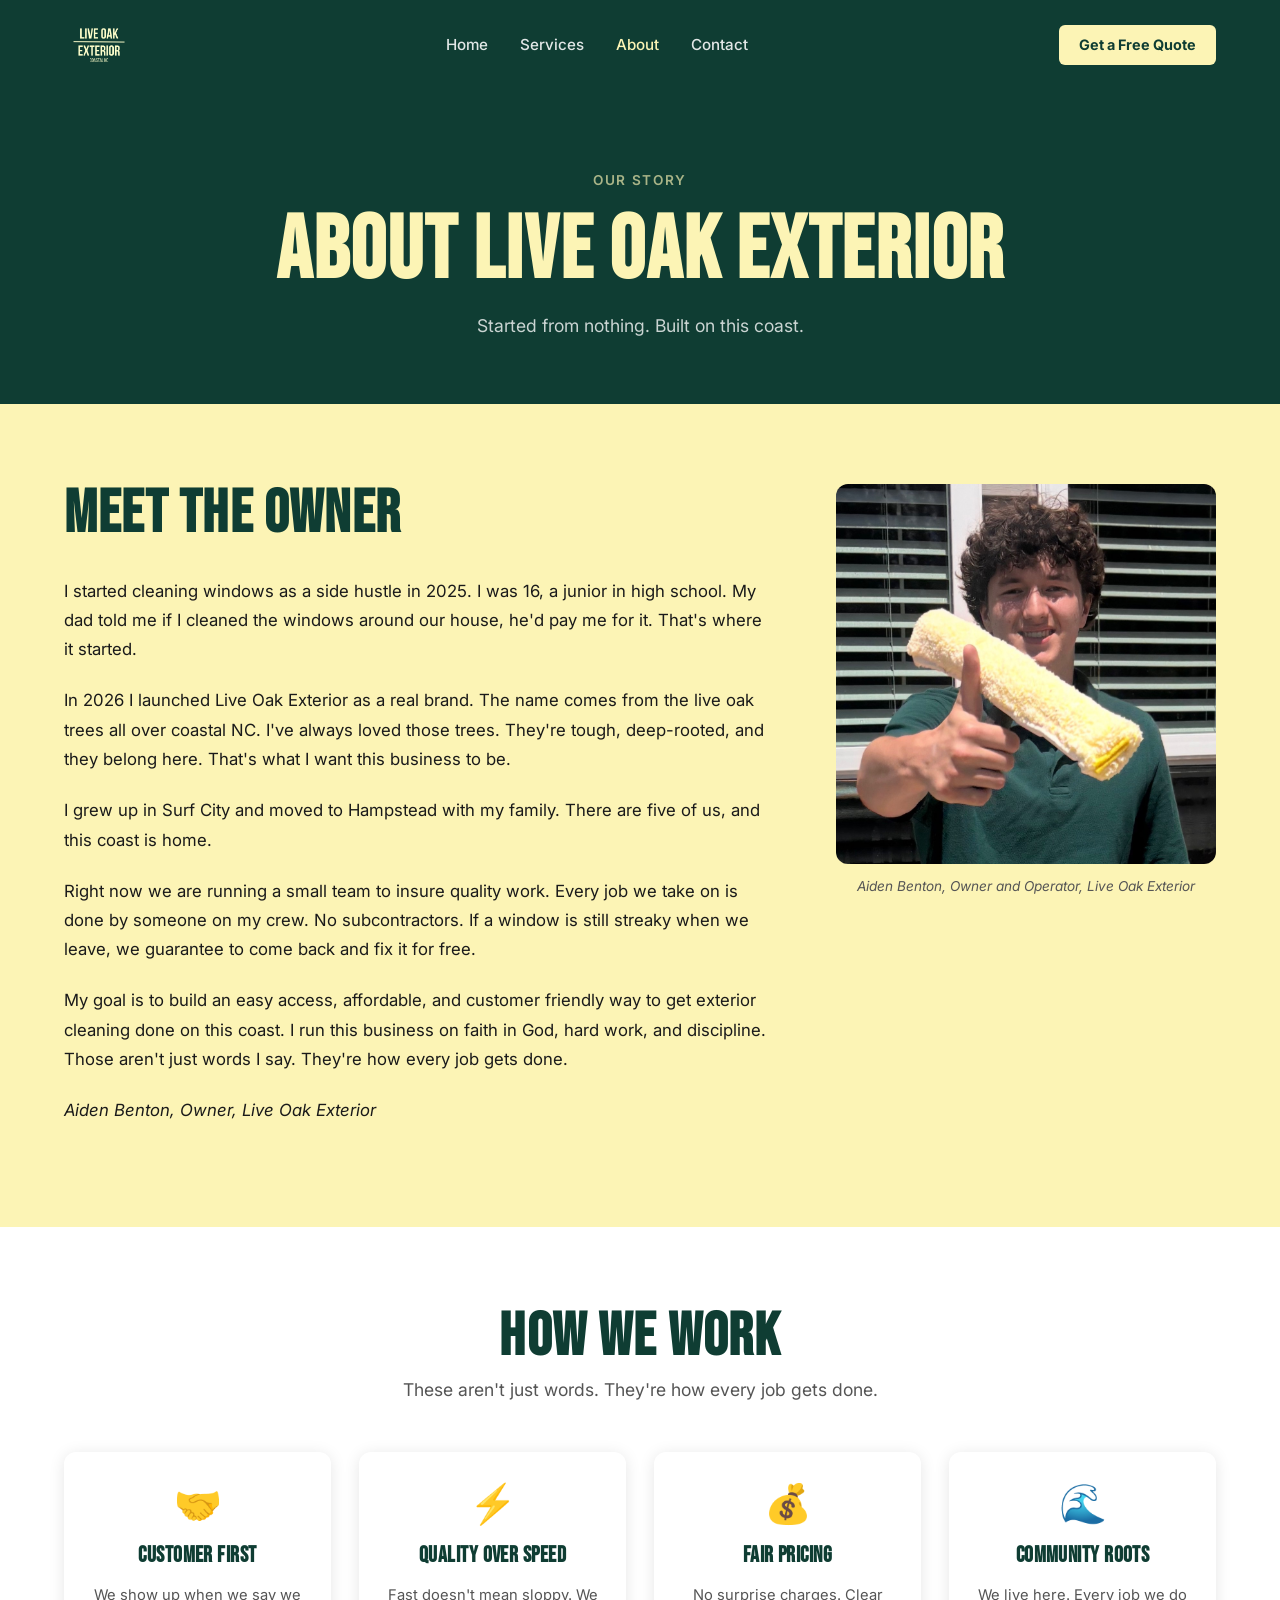
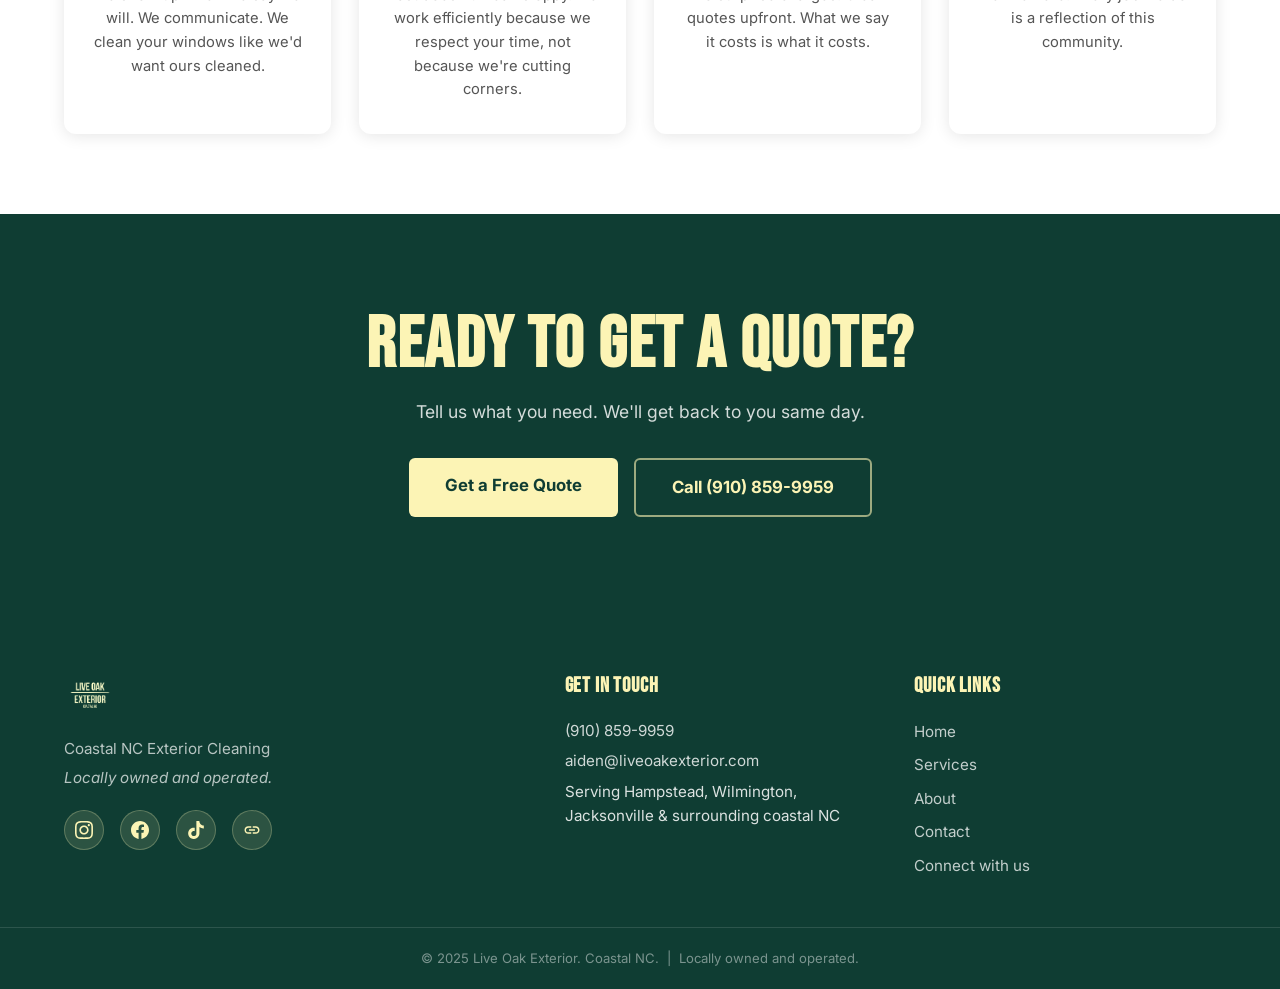
==== commit fda7111e: "update About page owner story, rename section to Meet the Owner Co-Authored-By: Claude Sonnet 4.6 <n" ====
--- a/about.html
+++ b/about.html
@@ -21,7 +21,7 @@
   <link rel="preconnect" href="https://fonts.gstatic.com" crossorigin>
   <link href="https://fonts.googleapis.com/css2?family=Bebas+Neue&family=Inter:wght@400;500;600;700&display=swap" rel="stylesheet">
 
-  <link rel="stylesheet" href="/css/styles.css?v=9">
+  <link rel="stylesheet" href="/css/styles.css?v=10">
 </head>
 <body>
 
@@ -74,17 +74,17 @@
         <div class="story-layout">
 
           <div class="story-text">
-            <h2 class="section-title fade-in" style="color:var(--evergreen);margin-bottom:2rem;">Who We Are</h2>
+            <h2 class="section-title fade-in" style="color:var(--evergreen);margin-bottom:2rem;">Meet the Owner</h2>
 
-            <p class="fade-in">Aiden started cleaning windows as a side hustle in 2025. He was 16, a junior in high school. His dad said if Aiden cleaned the windows around the house, he'd pay him. That's where it started.</p>
+            <p class="fade-in">I started cleaning windows as a side hustle in 2025. I was 16, a junior in high school. My dad told me if I cleaned the windows around our house, he'd pay me for it. That's where it started.</p>
 
-            <p class="fade-in">He launched Live Oak Exterior as a real brand in 2026. The name comes from the live oak trees all over coastal NC. He's always loved them. They're tough, deep-rooted, and they belong here. That's what this business is supposed to be.</p>
+            <p class="fade-in">In 2026 I launched Live Oak Exterior as a real brand. The name comes from the live oak trees all over coastal NC. I've always loved those trees. They're tough, deep-rooted, and they belong here. That's what I want this business to be.</p>
 
-            <p class="fade-in">He grew up in Surf City and moved to Hampstead with his family. There are five of them, and this coast is home.</p>
+            <p class="fade-in">I grew up in Surf City and moved to Hampstead with my family. There are five of us, and this coast is home.</p>
 
-            <p class="fade-in">Right now Aiden is training two people. Every job is done by someone on his crew. No subcontractors. If a window is still streaky when they leave, they come back and fix it. His name is on it.</p>
+            <p class="fade-in">Right now we are running a small team to insure quality work. Every job we take on is done by someone on my crew. No subcontractors. If a window is still streaky when we leave, we guarantee to come back and fix it for free.</p>
 
-            <p class="fade-in">The goal is to build a real crew and raise the standard for exterior cleaning on this coast. He runs this business on faith in God, hard work, and discipline. Those aren't words he just says. They're how every job gets done.</p>
+            <p class="fade-in">My goal is to build an easy access, affordable, and customer friendly way to get exterior cleaning done on this coast. I run this business on faith in God, hard work, and discipline. Those aren't just words I say. They're how every job gets done.</p>
 
             <p class="fade-in" style="font-style:italic;">Aiden Benton, Owner, Live Oak Exterior</p>
           </div>
--- a/css/styles.css
+++ b/css/styles.css
@@ -775,9 +775,12 @@
 }
 
 .form-group textarea { resize: vertical; min-height: 120px; }
+.form-group input[type="date"] { appearance: auto; -webkit-appearance: auto; }
 
 .form-submit { margin-top: 0.5rem; }
 .form-submit .btn-primary { width: 100%; font-size: 1.05rem; padding: 1rem; }
+.field-invalid { border-color: #c0392b !important; }
+.field-error { color: #c0392b; font-size: 0.85rem; margin-top: 0.35rem; display: block; }
 
 .form-success {
   display: none;
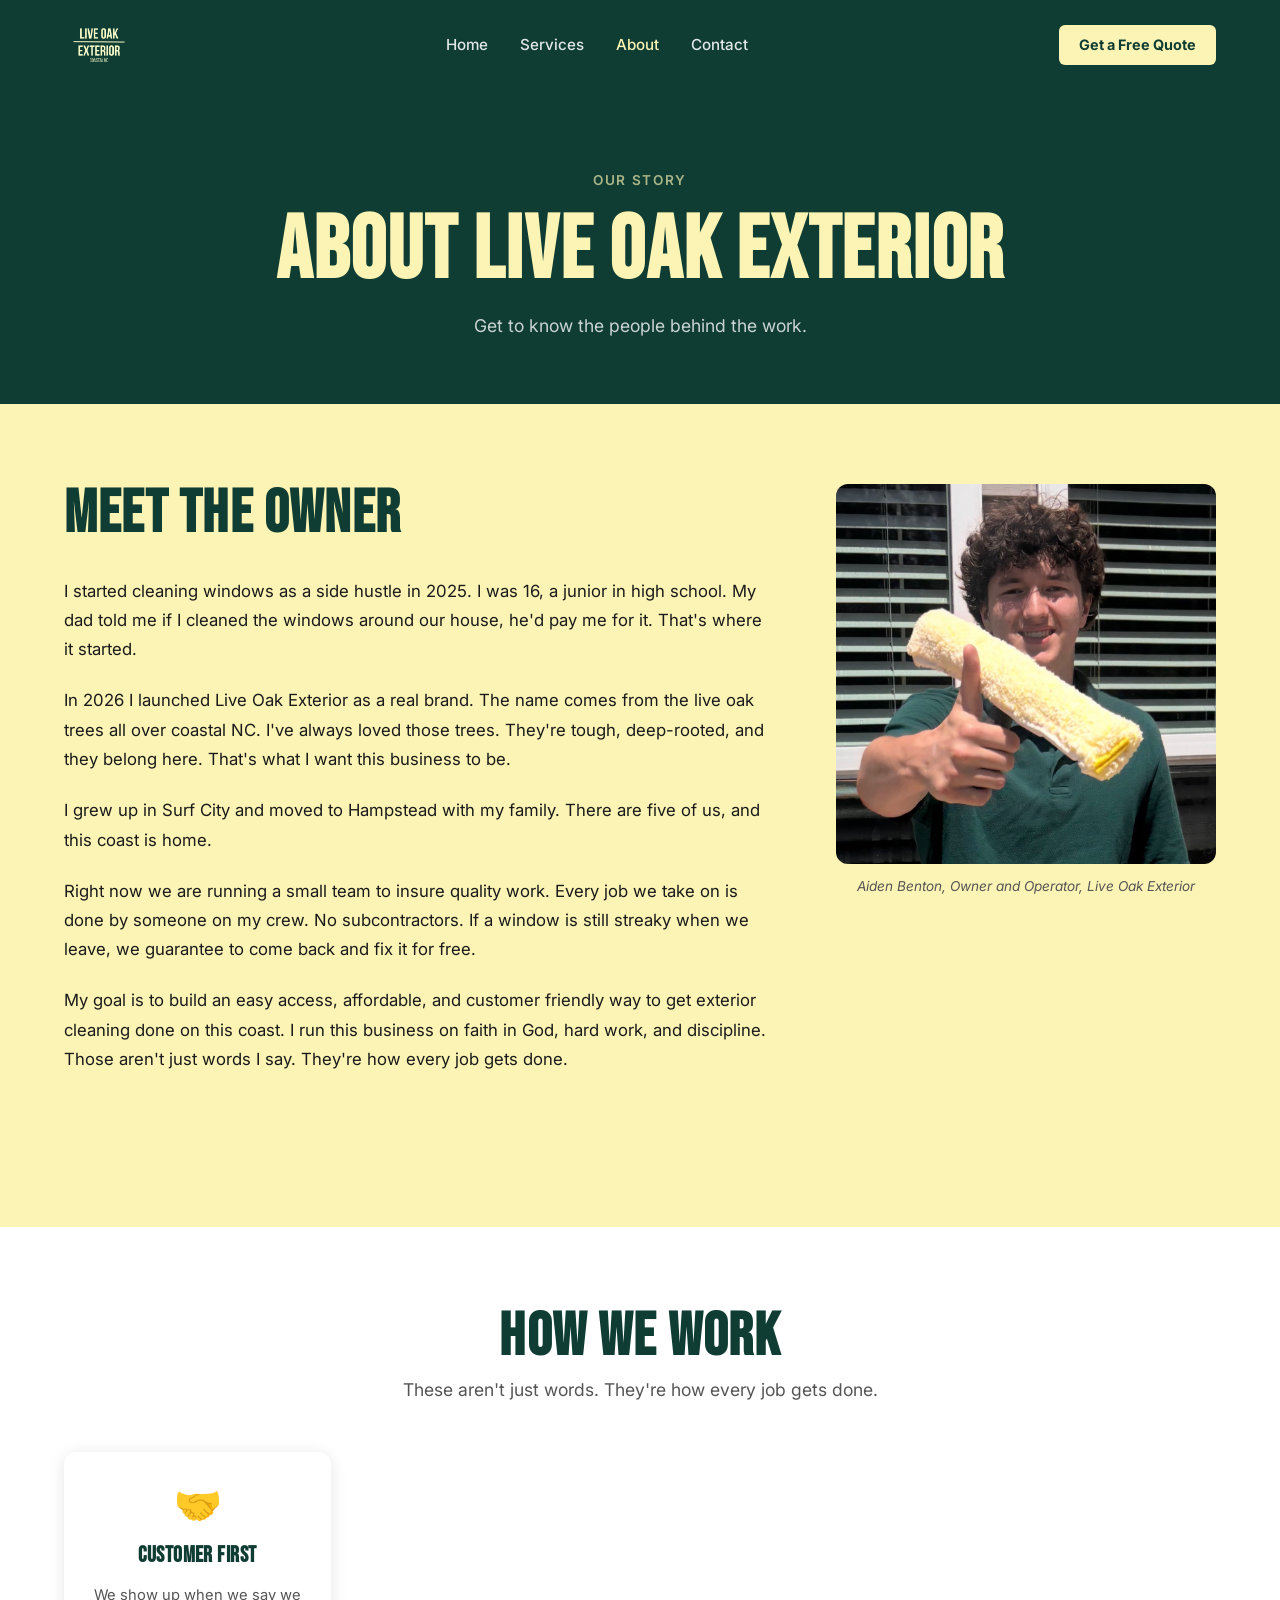
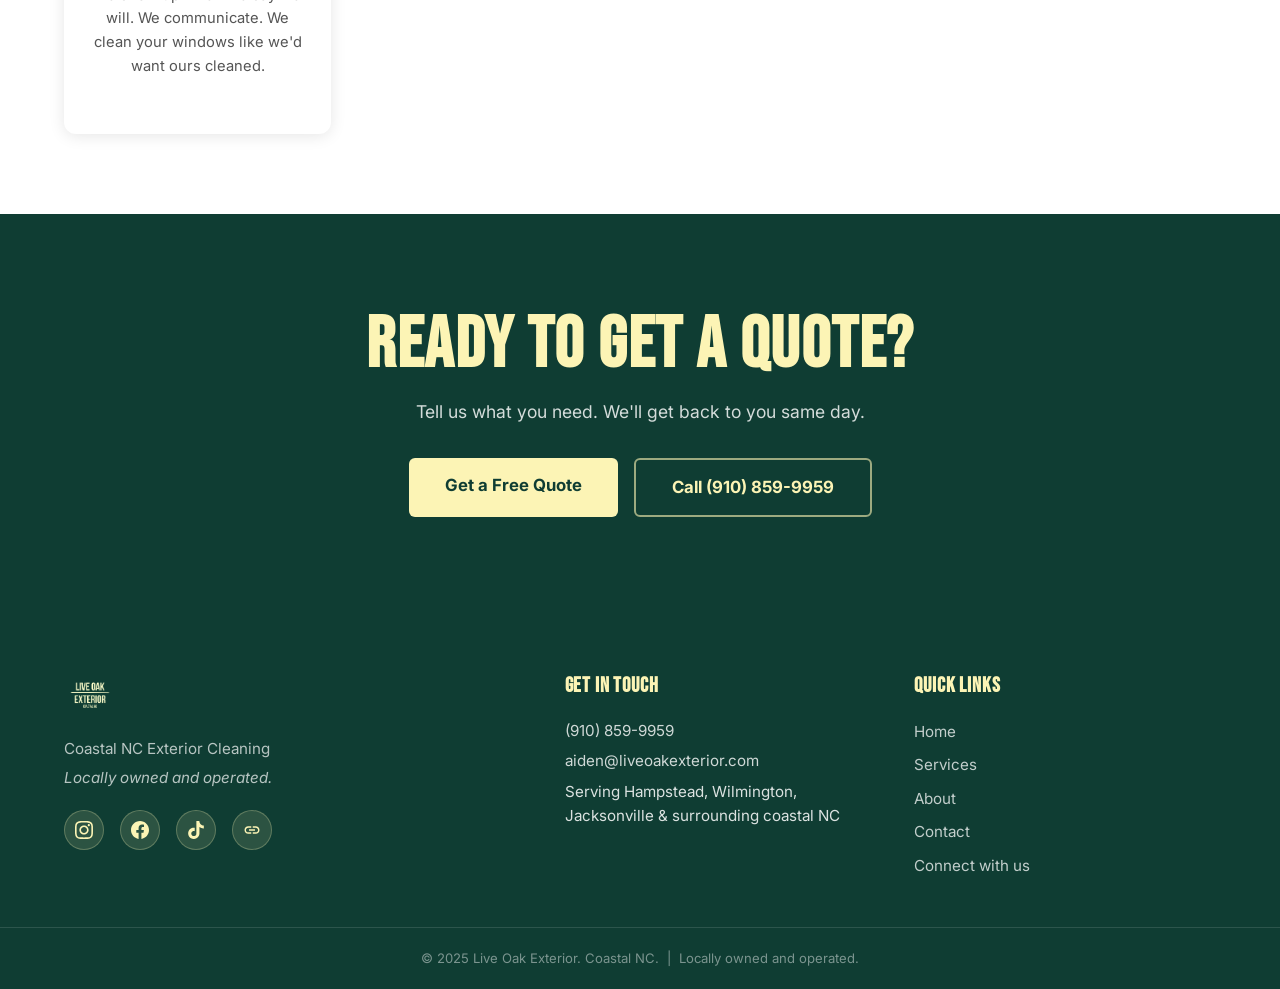
==== commit de988f01: "update About page hero subtext Co-Authored-By: Claude Sonnet 4.6 <noreply@anthropic.com>" ====
--- a/about.html
+++ b/about.html
@@ -64,7 +64,7 @@
       <div class="container">
         <span class="page-hero-eyebrow">Our Story</span>
         <h1 class="fade-in">About Live Oak Exterior</h1>
-        <p class="fade-in" style="--delay:0.1s">Started from nothing. Built on this coast.</p>
+        <p class="fade-in" style="--delay:0.1s">Get to know the people behind the work.</p>
       </div>
     </section>
 
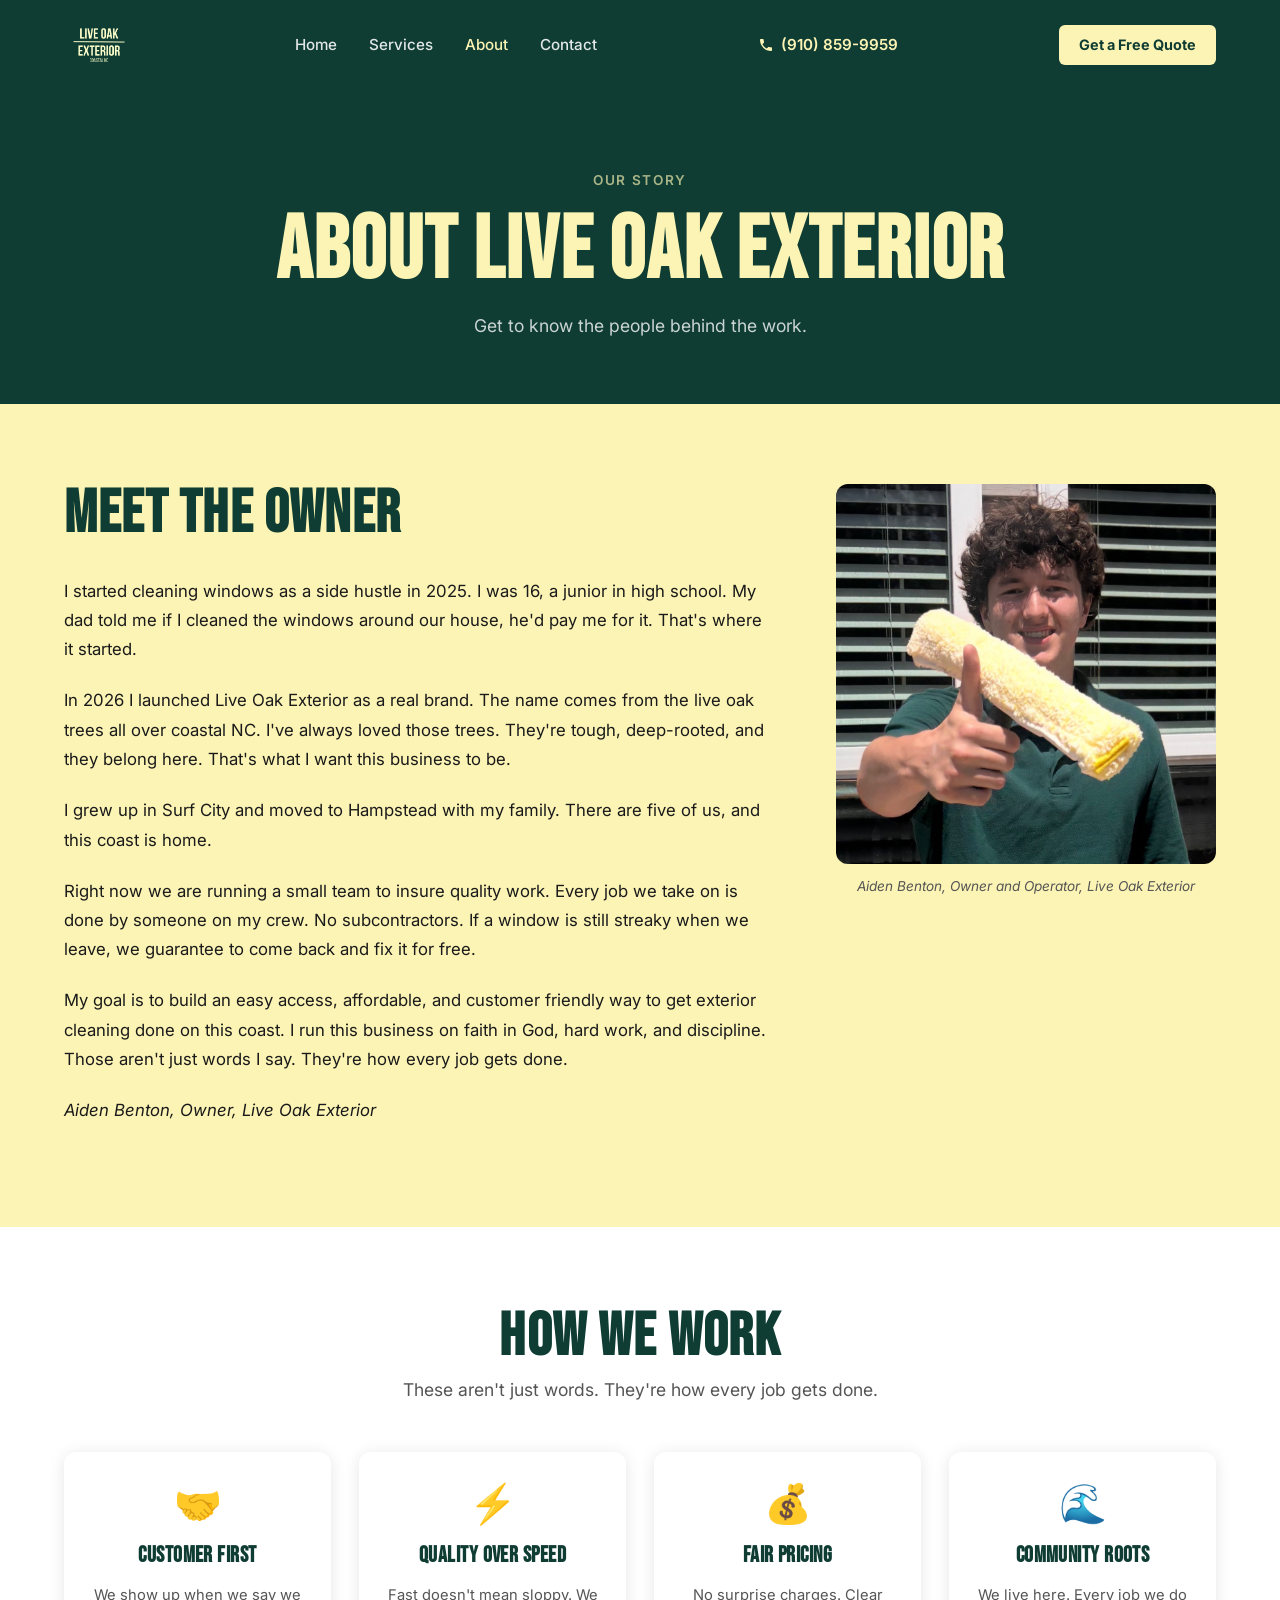
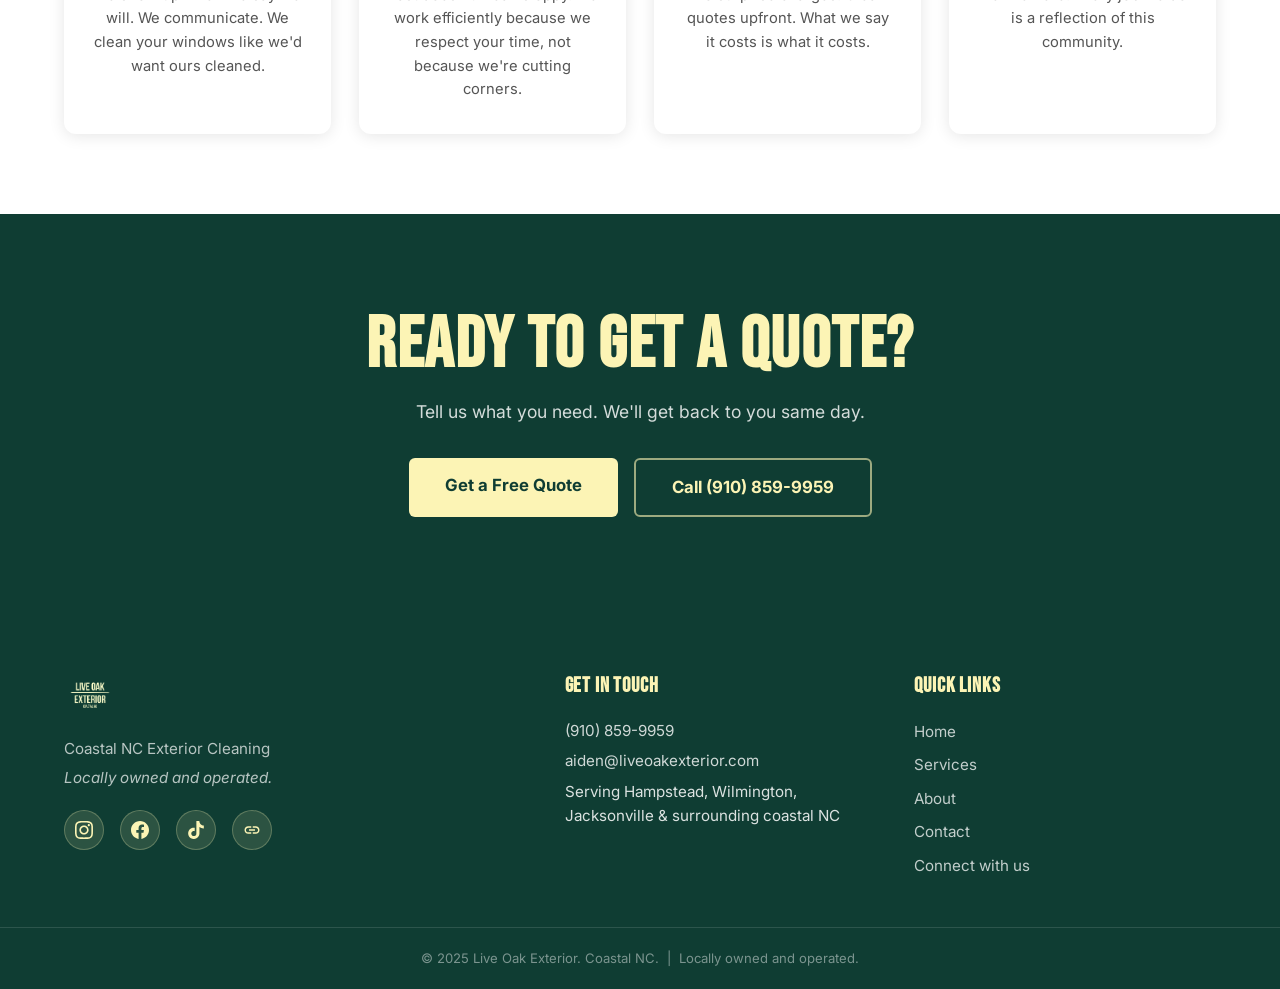
==== commit f69df66e: "SEO, conversion, and accessibility pass across all pages 1. Header phone number on all pages — click" ====
--- a/about.html
+++ b/about.html
@@ -3,8 +3,8 @@
 <head>
   <meta charset="UTF-8">
   <meta name="viewport" content="width=device-width, initial-scale=1.0">
-  <title>About | Live Oak Exterior</title>
-  <meta name="description" content="Meet Aiden Benton, the young owner behind Live Oak Exterior. A coastal NC window cleaning company built on quality work, fair pricing, and genuine care for the community.">
+  <title>About Live Oak Exterior | Locally Owned Window Cleaning in Coastal NC</title>
+  <meta name="description" content="Founded by Aiden Benton, a Hampstead local. Live Oak Exterior brings honest, careful exterior cleaning to homes and businesses across coastal North Carolina.">
 
   <!-- OpenGraph -->
   <meta property="og:title" content="About | Live Oak Exterior">
@@ -21,14 +21,14 @@
   <link rel="preconnect" href="https://fonts.gstatic.com" crossorigin>
   <link href="https://fonts.googleapis.com/css2?family=Bebas+Neue&family=Inter:wght@400;500;600;700&display=swap" rel="stylesheet">
 
-  <link rel="stylesheet" href="/css/styles.css?v=10">
+  <link rel="stylesheet" href="/css/styles.css?v=13">
 </head>
 <body>
 
   <header class="site-header" id="site-header">
     <div class="container header-inner">
       <a href="/index.html" class="logo-link">
-        <img src="/public/images/liveoaklogo.png" alt="Live Oak Exterior" class="logo-img">
+        <img src="/public/images/liveoaklogo.png" alt="Live Oak Exterior — Coastal NC window cleaning logo" class="logo-img">
       </a>
       <button class="hamburger" id="hamburger" aria-label="Open menu" aria-expanded="false">
         <span></span><span></span><span></span>
@@ -53,6 +53,10 @@
           </a>
         </div>
       </nav>
+      <a href="tel:+19108599959" class="header-phone" aria-label="Call (910) 859-9959">
+        <svg xmlns="http://www.w3.org/2000/svg" viewBox="0 0 24 24" width="16" height="16"><path d="M6.62 10.79c1.44 2.83 3.76 5.14 6.59 6.59l2.2-2.2c.27-.27.67-.36 1.02-.24 1.12.37 2.33.57 3.57.57.55 0 1 .45 1 1V20c0 .55-.45 1-1 1-9.39 0-17-7.61-17-17 0-.55.45-1 1-1h3.5c.55 0 1 .45 1 1 0 1.25.2 2.45.57 3.57.11.35.03.74-.25 1.02l-2.2 2.2z"/></svg>
+        <span class="header-phone-text">(910) 859-9959</span>
+      </a>
       <a href="/contact.html" class="btn-nav-cta">Get a Free Quote</a>
     </div>
   </header>
@@ -90,7 +94,7 @@
           </div>
 
           <div class="owner-photo-wrap fade-in">
-            <img src="/public/images/pictureofaiden.png" alt="Aiden Benton, Owner of Live Oak Exterior" class="owner-photo">
+            <img src="/public/images/pictureofaiden.png" alt="Aiden Benton, owner of Live Oak Exterior, Hampstead NC" class="owner-photo">
             <p class="owner-caption">Aiden Benton, Owner and Operator, Live Oak Exterior</p>
           </div>
 
@@ -151,7 +155,7 @@
   <footer class="site-footer">
     <div class="container footer-inner">
       <div class="footer-brand">
-        <img src="/public/images/liveoaklogo.png" alt="Live Oak Exterior" class="footer-logo" loading="lazy">
+        <img src="/public/images/liveoaklogo.png" alt="Live Oak Exterior — Coastal NC window cleaning logo" class="footer-logo" loading="lazy">
         <p>Coastal NC Exterior Cleaning</p>
         <p class="footer-tagline">Locally owned and operated.</p>
         <div class="social-links">
@@ -194,5 +198,13 @@
   </footer>
 
   <script src="/js/main.js"></script>
+
+  <div class="mobile-cta-bar" aria-label="Quick contact">
+    <a href="tel:+19108599959" class="bar-call">
+      <svg xmlns="http://www.w3.org/2000/svg" viewBox="0 0 24 24" width="18" height="18" fill="currentColor"><path d="M6.62 10.79c1.44 2.83 3.76 5.14 6.59 6.59l2.2-2.2c.27-.27.67-.36 1.02-.24 1.12.37 2.33.57 3.57.57.55 0 1 .45 1 1V20c0 .55-.45 1-1 1-9.39 0-17-7.61-17-17 0-.55.45-1 1-1h3.5c.55 0 1 .45 1 1 0 1.25.2 2.45.57 3.57.11.35.03.74-.25 1.02l-2.2 2.2z"/></svg>
+      Call (910) 859-9959
+    </a>
+    <a href="/contact.html" class="bar-quote">Get a Quote</a>
+  </div>
 </body>
 </html>
--- a/css/styles.css
+++ b/css/styles.css
@@ -1244,3 +1244,94 @@
 
   .ba-grid { grid-template-columns: 1fr; }
 }
+
+/* =========================================================
+   Header Phone Link
+   ========================================================= */
+.header-phone {
+  display: flex;
+  align-items: center;
+  gap: 0.4rem;
+  color: var(--cream);
+  font-size: 0.95rem;
+  font-weight: 600;
+  white-space: nowrap;
+  flex-shrink: 0;
+  transition: color var(--transition);
+}
+.header-phone:hover { color: var(--cream-dark); }
+.header-phone svg { flex-shrink: 0; fill: currentColor; }
+
+/* =========================================================
+   Service Area List (SEO-structured replacement for area-tag spans)
+   ========================================================= */
+.service-area-list {
+  display: flex;
+  flex-wrap: wrap;
+  gap: 0.75rem;
+  justify-content: center;
+  list-style: none;
+  padding: 0;
+  margin: 1rem 0 0;
+}
+.service-area-list li {
+  background: rgba(252,244,181,0.12);
+  border: 1px solid rgba(252,244,181,0.3);
+  color: var(--cream);
+  border-radius: 40px;
+  padding: 0.5rem 1.25rem;
+  font-size: 0.95rem;
+  font-weight: 500;
+}
+.service-area-list--light li {
+  background: rgba(15,61,51,0.07);
+  border-color: rgba(15,61,51,0.2);
+  color: var(--evergreen);
+}
+
+/* =========================================================
+   Mobile Sticky CTA Bar
+   ========================================================= */
+.mobile-cta-bar { display: none; }
+
+@media (max-width: 768px) {
+  .header-phone-text { display: none; }
+  .header-phone {
+    min-width: 36px;
+    min-height: 36px;
+    justify-content: center;
+    gap: 0;
+  }
+
+  .mobile-cta-bar {
+    display: flex;
+    position: fixed;
+    bottom: 0;
+    left: 0;
+    right: 0;
+    height: 60px;
+    z-index: 999;
+    box-shadow: 0 -3px 16px rgba(0,0,0,0.18);
+  }
+  .mobile-cta-bar a {
+    display: flex;
+    align-items: center;
+    justify-content: center;
+    flex: 1;
+    font-family: var(--font-body);
+    font-weight: 700;
+    font-size: 0.9rem;
+    gap: 0.35rem;
+    text-decoration: none;
+  }
+  .mobile-cta-bar .bar-call {
+    background: var(--cream);
+    color: var(--evergreen);
+  }
+  .mobile-cta-bar .bar-quote {
+    background: var(--evergreen-dark);
+    color: var(--cream);
+    border-left: 2px solid rgba(252,244,181,0.25);
+  }
+  body { padding-bottom: 60px; }
+}
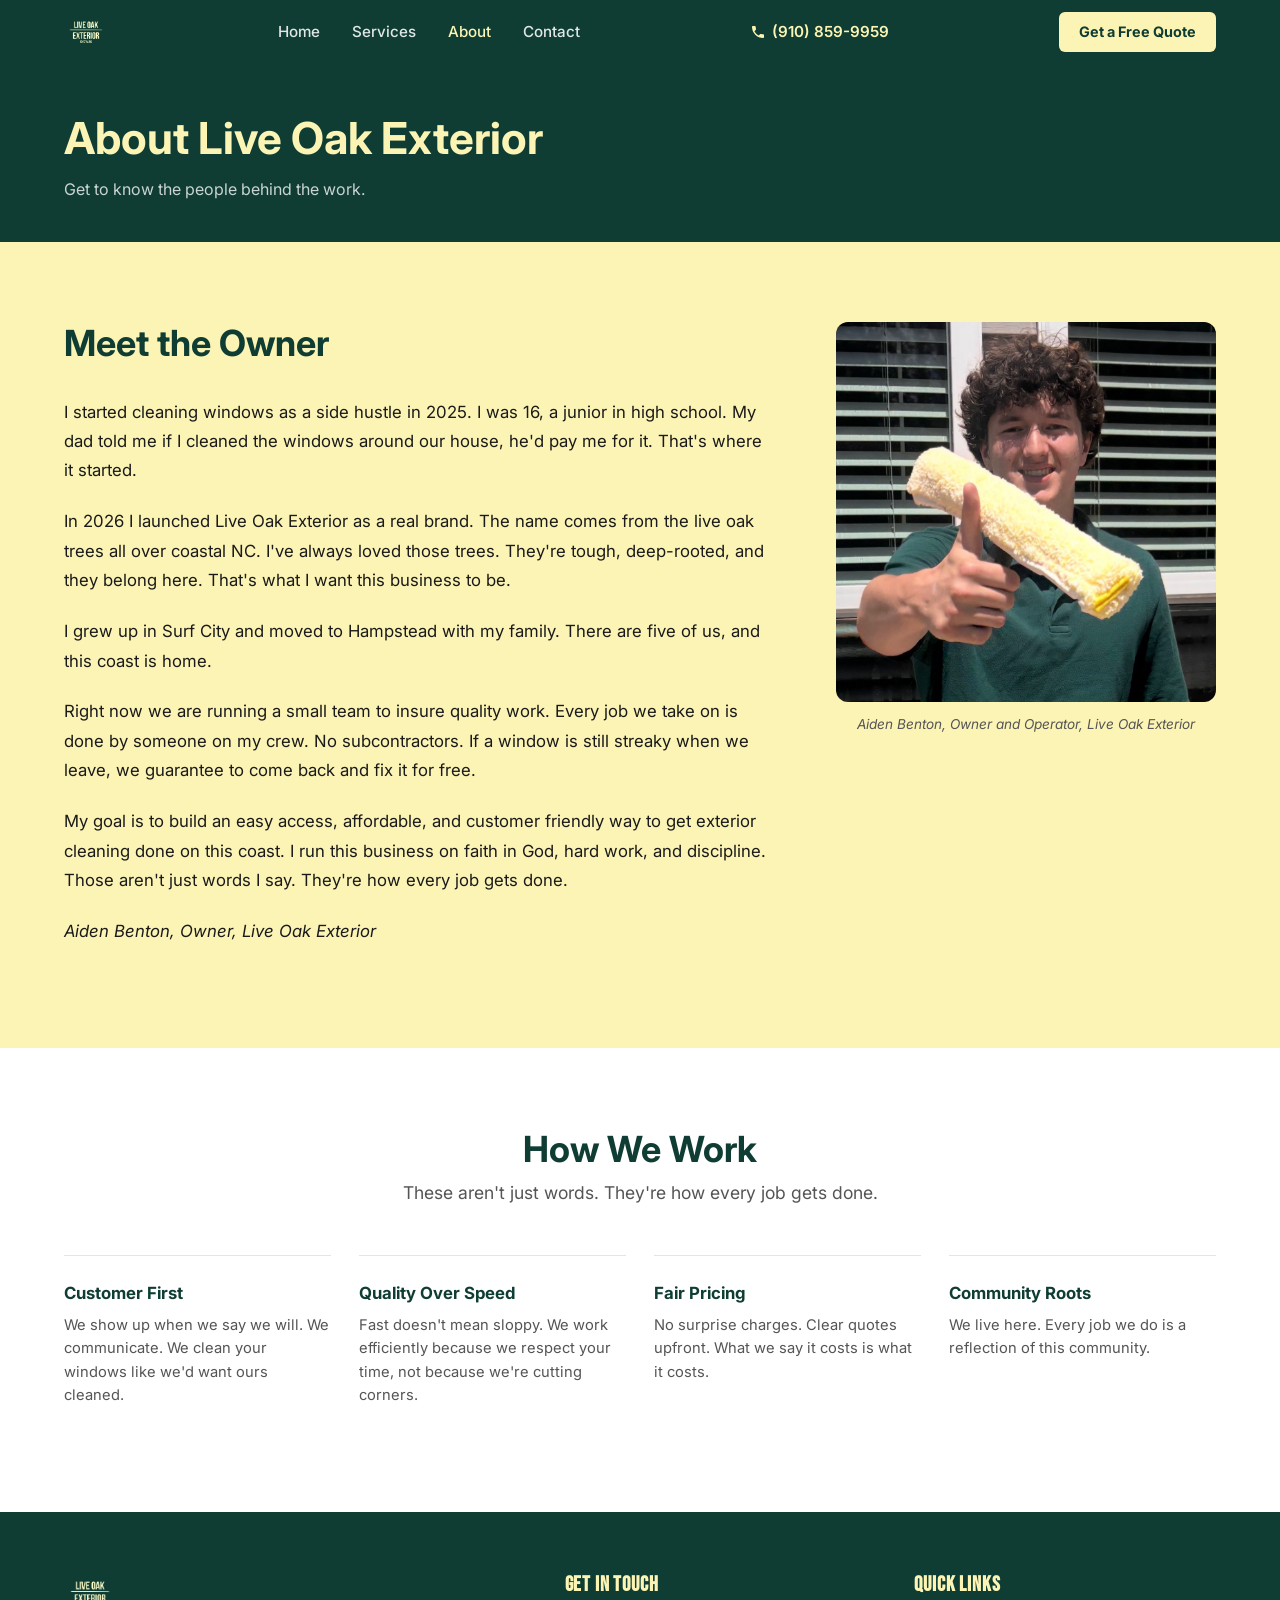
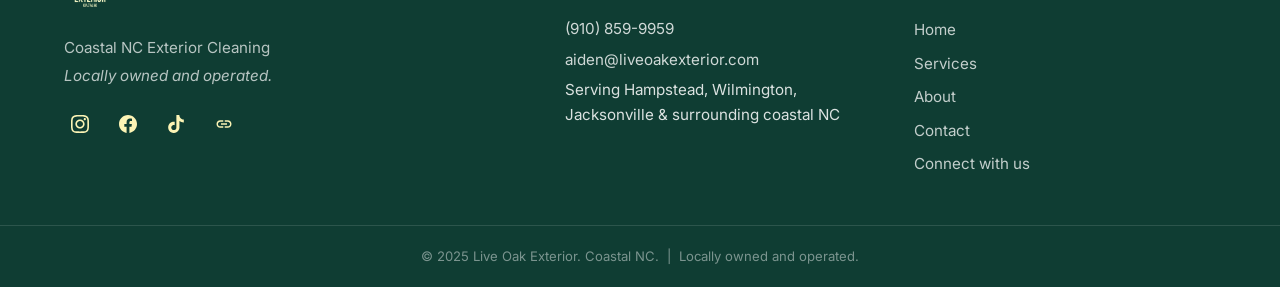
==== commit ab36c036: "Visual redesign: flatten UI, remove animations, tighten layout - Remove all emoji icons, fade-in ani" ====
--- a/about.html
+++ b/about.html
@@ -21,7 +21,7 @@
   <link rel="preconnect" href="https://fonts.gstatic.com" crossorigin>
   <link href="https://fonts.googleapis.com/css2?family=Bebas+Neue&family=Inter:wght@400;500;600;700&display=swap" rel="stylesheet">
 
-  <link rel="stylesheet" href="/css/styles.css?v=13">
+  <link rel="stylesheet" href="/css/styles.css?v=14">
 </head>
 <body>
 
@@ -66,9 +66,8 @@
     <!-- Page Hero -->
     <section class="page-hero">
       <div class="container">
-        <span class="page-hero-eyebrow">Our Story</span>
-        <h1 class="fade-in">About Live Oak Exterior</h1>
-        <p class="fade-in" style="--delay:0.1s">Get to know the people behind the work.</p>
+        <h1>About Live Oak Exterior</h1>
+        <p>Get to know the people behind the work.</p>
       </div>
     </section>
 
@@ -78,22 +77,22 @@
         <div class="story-layout">
 
           <div class="story-text">
-            <h2 class="section-title fade-in" style="color:var(--evergreen);margin-bottom:2rem;">Meet the Owner</h2>
+            <h2 class="section-title" style="color:var(--evergreen);margin-bottom:2rem;">Meet the Owner</h2>
 
-            <p class="fade-in">I started cleaning windows as a side hustle in 2025. I was 16, a junior in high school. My dad told me if I cleaned the windows around our house, he'd pay me for it. That's where it started.</p>
+            <p>I started cleaning windows as a side hustle in 2025. I was 16, a junior in high school. My dad told me if I cleaned the windows around our house, he'd pay me for it. That's where it started.</p>
 
-            <p class="fade-in">In 2026 I launched Live Oak Exterior as a real brand. The name comes from the live oak trees all over coastal NC. I've always loved those trees. They're tough, deep-rooted, and they belong here. That's what I want this business to be.</p>
+            <p>In 2026 I launched Live Oak Exterior as a real brand. The name comes from the live oak trees all over coastal NC. I've always loved those trees. They're tough, deep-rooted, and they belong here. That's what I want this business to be.</p>
 
-            <p class="fade-in">I grew up in Surf City and moved to Hampstead with my family. There are five of us, and this coast is home.</p>
+            <p>I grew up in Surf City and moved to Hampstead with my family. There are five of us, and this coast is home.</p>
 
-            <p class="fade-in">Right now we are running a small team to insure quality work. Every job we take on is done by someone on my crew. No subcontractors. If a window is still streaky when we leave, we guarantee to come back and fix it for free.</p>
+            <p>Right now we are running a small team to insure quality work. Every job we take on is done by someone on my crew. No subcontractors. If a window is still streaky when we leave, we guarantee to come back and fix it for free.</p>
 
-            <p class="fade-in">My goal is to build an easy access, affordable, and customer friendly way to get exterior cleaning done on this coast. I run this business on faith in God, hard work, and discipline. Those aren't just words I say. They're how every job gets done.</p>
+            <p>My goal is to build an easy access, affordable, and customer friendly way to get exterior cleaning done on this coast. I run this business on faith in God, hard work, and discipline. Those aren't just words I say. They're how every job gets done.</p>
 
-            <p class="fade-in" style="font-style:italic;">Aiden Benton, Owner, Live Oak Exterior</p>
+            <p style="font-style:italic;">Aiden Benton, Owner, Live Oak Exterior</p>
           </div>
 
-          <div class="owner-photo-wrap fade-in">
+          <div class="owner-photo-wrap">
             <img src="/public/images/pictureofaiden.png" alt="Aiden Benton, owner of Live Oak Exterior, Hampstead NC" class="owner-photo">
             <p class="owner-caption">Aiden Benton, Owner and Operator, Live Oak Exterior</p>
           </div>
@@ -105,31 +104,27 @@
     <!-- Our Values -->
     <section class="section-white" style="padding:5rem 0;">
       <div class="container">
-        <h2 class="section-title text-center fade-in" style="color:var(--evergreen);margin-bottom:0.5rem;">How We Work</h2>
-        <p class="section-subtitle text-center fade-in" style="margin:0 auto 3rem;">These aren't just words. They're how every job gets done.</p>
+        <h2 class="section-title text-center" style="color:var(--evergreen);margin-bottom:0.5rem;">How We Work</h2>
+        <p class="section-subtitle text-center" style="margin:0 auto 3rem;">These aren't just words. They're how every job gets done.</p>
 
         <div class="values-grid">
 
-          <div class="value-card fade-in">
-            <div class="value-icon">🤝</div>
+          <div class="value-card">
             <h3>Customer First</h3>
             <p>We show up when we say we will. We communicate. We clean your windows like we'd want ours cleaned.</p>
           </div>
 
-          <div class="value-card fade-in" style="--delay:0.1s">
-            <div class="value-icon">⚡</div>
+          <div class="value-card">
             <h3>Quality Over Speed</h3>
             <p>Fast doesn't mean sloppy. We work efficiently because we respect your time, not because we're cutting corners.</p>
           </div>
 
-          <div class="value-card fade-in" style="--delay:0.2s">
-            <div class="value-icon">💰</div>
+          <div class="value-card">
             <h3>Fair Pricing</h3>
             <p>No surprise charges. Clear quotes upfront. What we say it costs is what it costs.</p>
           </div>
 
-          <div class="value-card fade-in" style="--delay:0.3s">
-            <div class="value-icon">🌊</div>
+          <div class="value-card">
             <h3>Community Roots</h3>
             <p>We live here. Every job we do is a reflection of this community.</p>
           </div>
@@ -138,17 +133,6 @@
       </div>
     </section>
 
-    <!-- Bottom CTA -->
-    <section class="section-cta section-evergreen">
-      <div class="container text-center">
-        <h2 class="fade-in" style="font-family:'Bebas Neue',sans-serif;font-size:clamp(2.5rem,6vw,4.5rem);color:var(--cream);letter-spacing:0.02em;line-height:1;margin-bottom:1rem;">Ready to get a quote?</h2>
-        <p class="fade-in" style="color:rgba(255,255,255,0.82);font-size:1.1rem;margin:0 auto 2rem;max-width:520px;">Tell us what you need. We'll get back to you same day.</p>
-        <div class="cta-btn-row fade-in">
-          <a href="/contact.html" class="btn-primary btn-lg">Get a Free Quote</a>
-          <a href="tel:+19108599959" class="btn-outline btn-lg">Call (910) 859-9959</a>
-        </div>
-      </div>
-    </section>
 
   </main>
 
--- a/css/styles.css
+++ b/css/styles.css
@@ -30,7 +30,7 @@
   --shadow-lg: 0 8px 32px rgba(0,0,0,0.14);
 
   --transition: 0.2s ease;
-  --header-height: 90px;
+  --header-height: 64px;
 }
 
 /* =========================================================
@@ -68,10 +68,10 @@
 .text-center { text-align: center; }
 
 .section-title {
-  font-family: var(--font-headline);
-  font-size: clamp(2.4rem, 5vw, 3.8rem);
-  line-height: 1;
-  letter-spacing: 0.02em;
+  font-family: var(--font-body);
+  font-weight: 700;
+  font-size: clamp(1.75rem, 3.5vw, 2.25rem);
+  line-height: 1.2;
   margin-bottom: 0.5rem;
 }
 
@@ -173,7 +173,7 @@
 }
 
 .logo-link { display: flex; align-items: center; flex-shrink: 0; }
-.logo-img   { max-height: 70px !important; width: auto !important; }
+.logo-img   { max-height: 44px !important; width: auto !important; }
 
 .site-nav {
   display: flex;
@@ -291,19 +291,19 @@
   display: flex;
   align-items: center;
   justify-content: center;
-  width: 40px;
-  height: 40px;
-  border-radius: 50%;
-  background: rgba(252,244,181,0.12);
-  border: 1px solid rgba(252,244,181,0.25);
-  color: var(--cream);
-  transition: background 0.2s ease, border-color 0.2s ease, transform 0.2s ease;
+  width: 32px;
+  height: 32px;
+  border-radius: 0;
+  background: transparent;
+  border: none;
+  color: var(--cream);
+  transition: opacity 0.2s ease;
 }
 
 .social-links a:hover {
-  background: rgba(252,244,181,0.22);
-  border-color: var(--cream);
-  transform: translateY(-2px);
+  background: transparent;
+  transform: none;
+  opacity: 0.65;
 }
 
 .social-links svg {
@@ -313,14 +313,14 @@
 }
 
 .social-links-light a {
-  background: rgba(15,61,51,0.08);
-  border-color: rgba(15,61,51,0.2);
+  background: transparent;
+  border: none;
   color: var(--evergreen);
 }
 
 .social-links-light a:hover {
-  background: rgba(15,61,51,0.15);
-  border-color: var(--evergreen);
+  background: transparent;
+  opacity: 0.65;
 }
 
 .social-links-light svg {
@@ -349,39 +349,46 @@
   background: var(--evergreen);
   display: flex;
   align-items: center;
-  justify-content: center;
-  text-align: center;
-  padding: 2rem 1.5rem 2rem;
+  justify-content: flex-start;
+  text-align: left;
+  padding: 2rem 0;
+}
+
+.hero-content {
+  max-width: 720px;
+  width: 100%;
+  padding: 0 1.5rem;
 }
 
 .hero-logo {
-  max-width: 700px !important;
-  width: 85% !important;
+  max-width: 400px !important;
+  width: 65% !important;
   height: auto !important;
-  margin: 0 auto 1.5rem !important;
+  margin: 0 0 2rem !important;
 }
 
 @media (max-width: 768px) {
   .hero-logo {
-    max-width: 380px !important;
-    width: 90% !important;
+    max-width: 260px !important;
+    width: 75% !important;
   }
 }
 
 .hero h1 {
-  font-family: var(--font-headline);
-  font-size: clamp(2.8rem, 7vw, 5.5rem);
-  color: var(--cream);
-  letter-spacing: 0.02em;
-  line-height: 1;
+  font-family: var(--font-body);
+  font-weight: 700;
+  font-size: clamp(2.5rem, 6vw, 4rem);
+  color: var(--cream);
+  letter-spacing: 0;
+  line-height: 1.15;
   margin-bottom: 1rem;
 }
 
 .hero-sub {
-  font-size: 1.2rem;
+  font-size: 1.1rem;
   color: rgba(255,255,255,0.82);
   max-width: 540px;
-  margin: 0 auto;
+  margin: 0;
   margin-bottom: 0;
 }
 
@@ -389,42 +396,32 @@
   display: flex;
   gap: 1rem;
   flex-wrap: wrap;
-  justify-content: center;
+  justify-content: flex-start;
   margin-top: 1.5rem;
 }
 
 /* Page Hero (shorter, for inner pages) */
 .page-hero {
   background: var(--evergreen);
-  padding: 5rem 1.5rem 4rem;
-  text-align: center;
-}
-
-.page-hero-eyebrow {
-  font-family: var(--font-body);
-  font-size: 0.85rem;
-  font-weight: 600;
-  letter-spacing: 0.12em;
-  text-transform: uppercase;
-  color: rgba(252,244,181,0.65);
-  margin-bottom: 1rem;
-  display: block;
+  padding: 3rem 1.5rem 2.5rem;
+  text-align: left;
 }
 
 .page-hero h1 {
-  font-family: var(--font-headline);
-  font-size: clamp(3rem, 7vw, 5.5rem);
-  color: var(--cream);
-  letter-spacing: 0.02em;
-  line-height: 1;
-  margin-bottom: 1rem;
+  font-family: var(--font-body);
+  font-weight: 700;
+  font-size: clamp(1.75rem, 4vw, 2.75rem);
+  color: var(--cream);
+  letter-spacing: 0;
+  line-height: 1.2;
+  margin-bottom: 0.75rem;
 }
 
 .page-hero p {
-  font-size: 1.1rem;
+  font-size: 1rem;
   color: rgba(255,255,255,0.78);
   max-width: 520px;
-  margin: 0 auto;
+  margin: 0;
 }
 
 .back-link {
@@ -448,29 +445,25 @@
 }
 
 .service-card {
-  background: var(--white);
-  border-radius: var(--radius-md);
-  box-shadow: var(--shadow-md);
-  padding: 2.25rem 2rem;
-  transition: transform var(--transition), box-shadow var(--transition);
+  background: transparent;
+  border-radius: 0;
+  box-shadow: none;
+  padding: 1.5rem 0;
+  border-top: 1px solid rgba(15,61,51,0.12);
+  transition: none;
 }
 .service-card:hover {
-  transform: translateY(-4px);
-  box-shadow: var(--shadow-lg);
-}
-
-.service-card .card-icon {
-  font-size: 2.5rem;
-  margin-bottom: 1rem;
-  line-height: 1;
+  transform: none;
+  box-shadow: none;
 }
 
 .service-card h3 {
-  font-family: var(--font-headline);
-  font-size: 1.8rem;
-  color: var(--evergreen);
-  margin-bottom: 0.75rem;
-  letter-spacing: 0.02em;
+  font-family: var(--font-body);
+  font-weight: 700;
+  font-size: 1.05rem;
+  color: var(--evergreen);
+  margin-bottom: 0.5rem;
+  letter-spacing: 0;
 }
 
 .service-card p {
@@ -499,26 +492,26 @@
 }
 
 .value-card {
-  background: var(--white);
-  border-radius: var(--radius-md);
-  box-shadow: var(--shadow-md);
-  padding: 2rem 1.75rem;
-  text-align: center;
-  transition: transform var(--transition), box-shadow var(--transition);
+  background: transparent;
+  border-radius: 0;
+  box-shadow: none;
+  padding: 1.5rem 0;
+  text-align: left;
+  border-top: 1px solid rgba(15,61,51,0.12);
+  transition: none;
 }
 .value-card:hover {
-  transform: translateY(-4px);
-  box-shadow: var(--shadow-lg);
-}
-
-.value-card .value-icon { font-size: 2.4rem; margin-bottom: 1rem; line-height: 1; }
+  transform: none;
+  box-shadow: none;
+}
 
 .value-card h3 {
-  font-family: var(--font-headline);
-  font-size: 1.4rem;
-  color: var(--evergreen);
-  letter-spacing: 0.02em;
-  margin-bottom: 0.6rem;
+  font-family: var(--font-body);
+  font-weight: 700;
+  font-size: 1.05rem;
+  color: var(--evergreen);
+  letter-spacing: 0;
+  margin-bottom: 0.4rem;
 }
 
 .value-card p { font-size: 0.92rem; color: var(--text-muted); }
@@ -633,28 +626,29 @@
 }
 
 .testimonial-card {
-  background: var(--evergreen);
-  border-radius: var(--radius-md);
-  padding: 2rem;
-  color: white;
-}
-
-.stars { font-size: 1rem; color: var(--cream); margin-bottom: 1rem; letter-spacing: 0.05em; }
+  background: transparent;
+  border-radius: 0;
+  padding: 1.5rem 0 1.5rem 1.25rem;
+  border-left: 3px solid var(--evergreen);
+  color: var(--text-dark);
+}
+
+.stars { font-size: 1rem; color: var(--evergreen); margin-bottom: 0.75rem; letter-spacing: 0.05em; }
 
 .testimonial-quote {
   font-style: italic;
   font-size: 0.975rem;
-  color: rgba(255,255,255,0.88);
+  color: var(--text-dark);
   line-height: 1.65;
-  margin-bottom: 1.25rem;
+  margin-bottom: 1rem;
 }
 
 .testimonial-attr {
   font-size: 0.85rem;
   font-weight: 600;
-  color: var(--cream);
-}
-.testimonial-attr span { display: block; font-weight: 400; color: rgba(255,255,255,0.55); font-size: 0.8rem; margin-top: 0.15rem; }
+  color: var(--evergreen);
+}
+.testimonial-attr span { display: block; font-weight: 400; color: var(--text-muted); font-size: 0.8rem; margin-top: 0.15rem; }
 
 /* =========================================================
    Final CTA section
@@ -679,11 +673,12 @@
 }
 
 .contact-info h2 {
-  font-family: var(--font-headline);
-  font-size: 2rem;
+  font-family: var(--font-body);
+  font-weight: 700;
+  font-size: 1.75rem;
   color: var(--evergreen);
   margin-bottom: 1.5rem;
-  letter-spacing: 0.02em;
+  letter-spacing: 0;
 }
 
 .contact-detail {
@@ -719,28 +714,29 @@
   margin-top: 2rem;
 }
 .contact-area-list h4 {
-  font-family: var(--font-headline);
-  font-size: 1.2rem;
-  color: var(--evergreen);
-  letter-spacing: 0.04em;
+  font-family: var(--font-body);
+  font-weight: 700;
+  font-size: 1rem;
+  color: var(--evergreen);
+  letter-spacing: 0;
   margin-bottom: 0.75rem;
 }
 .contact-area-list ul {
   display: flex;
   flex-wrap: wrap;
-  gap: 0.4rem;
+  gap: 0.25rem 0.75rem;
 }
 .contact-area-list li {
-  background: var(--cream);
-  border-radius: 20px;
-  padding: 0.25rem 0.85rem;
+  background: transparent;
+  border-radius: 0;
+  padding: 0.15rem 0;
   font-size: 0.85rem;
-  color: var(--evergreen);
-  font-weight: 500;
+  color: var(--text-muted);
+  font-weight: 400;
 }
 
 /* Form */
-.contact-form-wrap { background: var(--white); border-radius: var(--radius-md); box-shadow: var(--shadow-md); padding: 2.5rem; }
+.contact-form-wrap { background: var(--white); border-radius: 0; box-shadow: none; padding: 2rem; border: 1px solid rgba(15,61,51,0.1); }
 
 .form-group { margin-bottom: 1.25rem; }
 
@@ -784,12 +780,12 @@
 
 .form-success {
   display: none;
-  background: #e8f5e9;
-  border: 1px solid #4caf50;
-  border-radius: var(--radius-sm);
-  padding: 1.25rem;
+  background: transparent;
+  border: none;
+  border-radius: 0;
+  padding: 1.25rem 0;
   text-align: center;
-  color: #2e7d32;
+  color: var(--text-dark);
   font-weight: 600;
 }
 .form-success.visible { display: block; }
@@ -801,16 +797,17 @@
 
 .blog-card {
   background: var(--white);
-  border-radius: var(--radius-md);
-  box-shadow: var(--shadow-md);
+  border-radius: 0;
+  box-shadow: none;
   overflow: hidden;
   display: grid;
   grid-template-columns: 280px 1fr;
-  transition: transform var(--transition), box-shadow var(--transition);
+  transition: none;
+  border-bottom: 1px solid rgba(15,61,51,0.1);
 }
 .blog-card:hover {
-  transform: translateY(-3px);
-  box-shadow: var(--shadow-lg);
+  transform: none;
+  box-shadow: none;
 }
 
 .blog-card-img {
@@ -957,7 +954,7 @@
   margin-top: 3rem;
   padding: 2.5rem;
   background: var(--evergreen);
-  border-radius: var(--radius-md);
+  border-radius: 0;
   text-align: center;
 }
 .post-cta p {
@@ -1033,11 +1030,12 @@
 }
 
 .service-detail-text h2 {
-  font-family: var(--font-headline);
-  font-size: clamp(2.4rem, 5vw, 3.5rem);
-  color: var(--evergreen);
-  letter-spacing: 0.02em;
-  line-height: 1;
+  font-family: var(--font-body);
+  font-weight: 700;
+  font-size: clamp(1.75rem, 3.5vw, 2.25rem);
+  color: var(--evergreen);
+  letter-spacing: 0;
+  line-height: 1.2;
   margin-bottom: 1rem;
 }
 
@@ -1058,21 +1056,23 @@
 .service-meta { }
 
 .service-meta-block {
-  background: var(--white);
-  border-radius: var(--radius-md);
-  box-shadow: var(--shadow-md);
-  padding: 1.75rem;
+  background: transparent;
+  border-radius: 0;
+  box-shadow: none;
+  padding: 0 0 1.25rem;
   margin-bottom: 1.25rem;
-}
-.section-cream .service-meta-block { background: var(--white); }
-.section-white .service-meta-block { background: var(--cream); box-shadow: none; border: 1px solid rgba(15,61,51,0.08); }
+  border-bottom: 1px solid rgba(15,61,51,0.1);
+}
+.section-cream .service-meta-block { background: transparent; }
+.section-white .service-meta-block { background: transparent; box-shadow: none; border-bottom: 1px solid rgba(15,61,51,0.1); }
 
 .service-meta-block h4 {
-  font-family: var(--font-headline);
-  font-size: 1.15rem;
-  color: var(--evergreen);
-  letter-spacing: 0.05em;
-  margin-bottom: 0.75rem;
+  font-family: var(--font-body);
+  font-weight: 700;
+  font-size: 0.95rem;
+  color: var(--evergreen);
+  letter-spacing: 0;
+  margin-bottom: 0.6rem;
 }
 
 .service-meta-block ul { padding-left: 0; }
@@ -1080,15 +1080,8 @@
   font-size: 0.93rem;
   color: var(--text-muted);
   padding: 0.3rem 0;
-  padding-left: 1.25rem;
+  padding-left: 0;
   position: relative;
-}
-.service-meta-block li::before {
-  content: '✓';
-  position: absolute;
-  left: 0;
-  color: var(--evergreen);
-  font-weight: 700;
 }
 
 /* Coming Soon cards */
@@ -1146,31 +1139,13 @@
 .service-teaser[data-status="active"] .badge-coming-soon { display: none; }
 
 /* =========================================================
-   Fade-in Animations
-   ========================================================= */
-@keyframes fadeInUp {
-  from { opacity: 0; transform: translateY(24px); }
-  to   { opacity: 1; transform: translateY(0); }
-}
-
-.fade-in {
-  opacity: 0;
-  transform: translateY(24px);
-}
-
-.fade-in.visible {
-  animation: fadeInUp 0.55s ease forwards;
-  animation-delay: var(--delay, 0s);
-}
-
-/* =========================================================
    Mobile - 768px
    ========================================================= */
 @media (max-width: 768px) {
   body { padding-top: var(--header-height); }
 
   /* Header */
-  .logo-img    { max-height: 50px !important; }
+  .logo-img    { max-height: 36px !important; }
   .btn-nav-cta { display: none; }
   .hamburger   { display: flex; }
 
@@ -1199,15 +1174,8 @@
   /* Footer */
   .footer-inner { grid-template-columns: 1fr; gap: 2rem; }
 
-  .nav-social-links {
-    display: flex;
-    padding: 0.75rem 1.5rem 0.25rem;
-    border-top: 1px solid rgba(255,255,255,0.08);
-    margin-top: 0.25rem;
-  }
-
   /* Hero */
-  .hero-cta-row { flex-direction: column; align-items: center; }
+  .hero-cta-row { flex-direction: column; align-items: flex-start; }
   .hero-cta-row a { width: 100%; max-width: 320px; }
 
   /* About */
@@ -1233,10 +1201,10 @@
    Mobile - 480px
    ========================================================= */
 @media (max-width: 480px) {
-  .section-title { font-size: 2.2rem; }
-  .hero h1       { font-size: 3rem; }
-  .page-hero h1  { font-size: 2.6rem; }
-  .post-hero h1  { font-size: 2.2rem; }
+  .section-title { font-size: 1.6rem; }
+  .hero h1       { font-size: 2.2rem; }
+  .page-hero h1  { font-size: 1.6rem; }
+  .post-hero h1  { font-size: 1.6rem; }
 
   .values-grid, .services-grid { grid-template-columns: 1fr; }
 
@@ -1275,18 +1243,18 @@
   margin: 1rem 0 0;
 }
 .service-area-list li {
-  background: rgba(252,244,181,0.12);
-  border: 1px solid rgba(252,244,181,0.3);
-  color: var(--cream);
-  border-radius: 40px;
-  padding: 0.5rem 1.25rem;
+  background: transparent;
+  border: none;
+  border-radius: 0;
+  padding: 0.15rem 0.35rem;
   font-size: 0.95rem;
-  font-weight: 500;
+  font-weight: 400;
+  color: rgba(255,255,255,0.85);
 }
 .service-area-list--light li {
-  background: rgba(15,61,51,0.07);
-  border-color: rgba(15,61,51,0.2);
-  color: var(--evergreen);
+  background: transparent;
+  border: none;
+  color: var(--text-muted);
 }
 
 /* =========================================================
